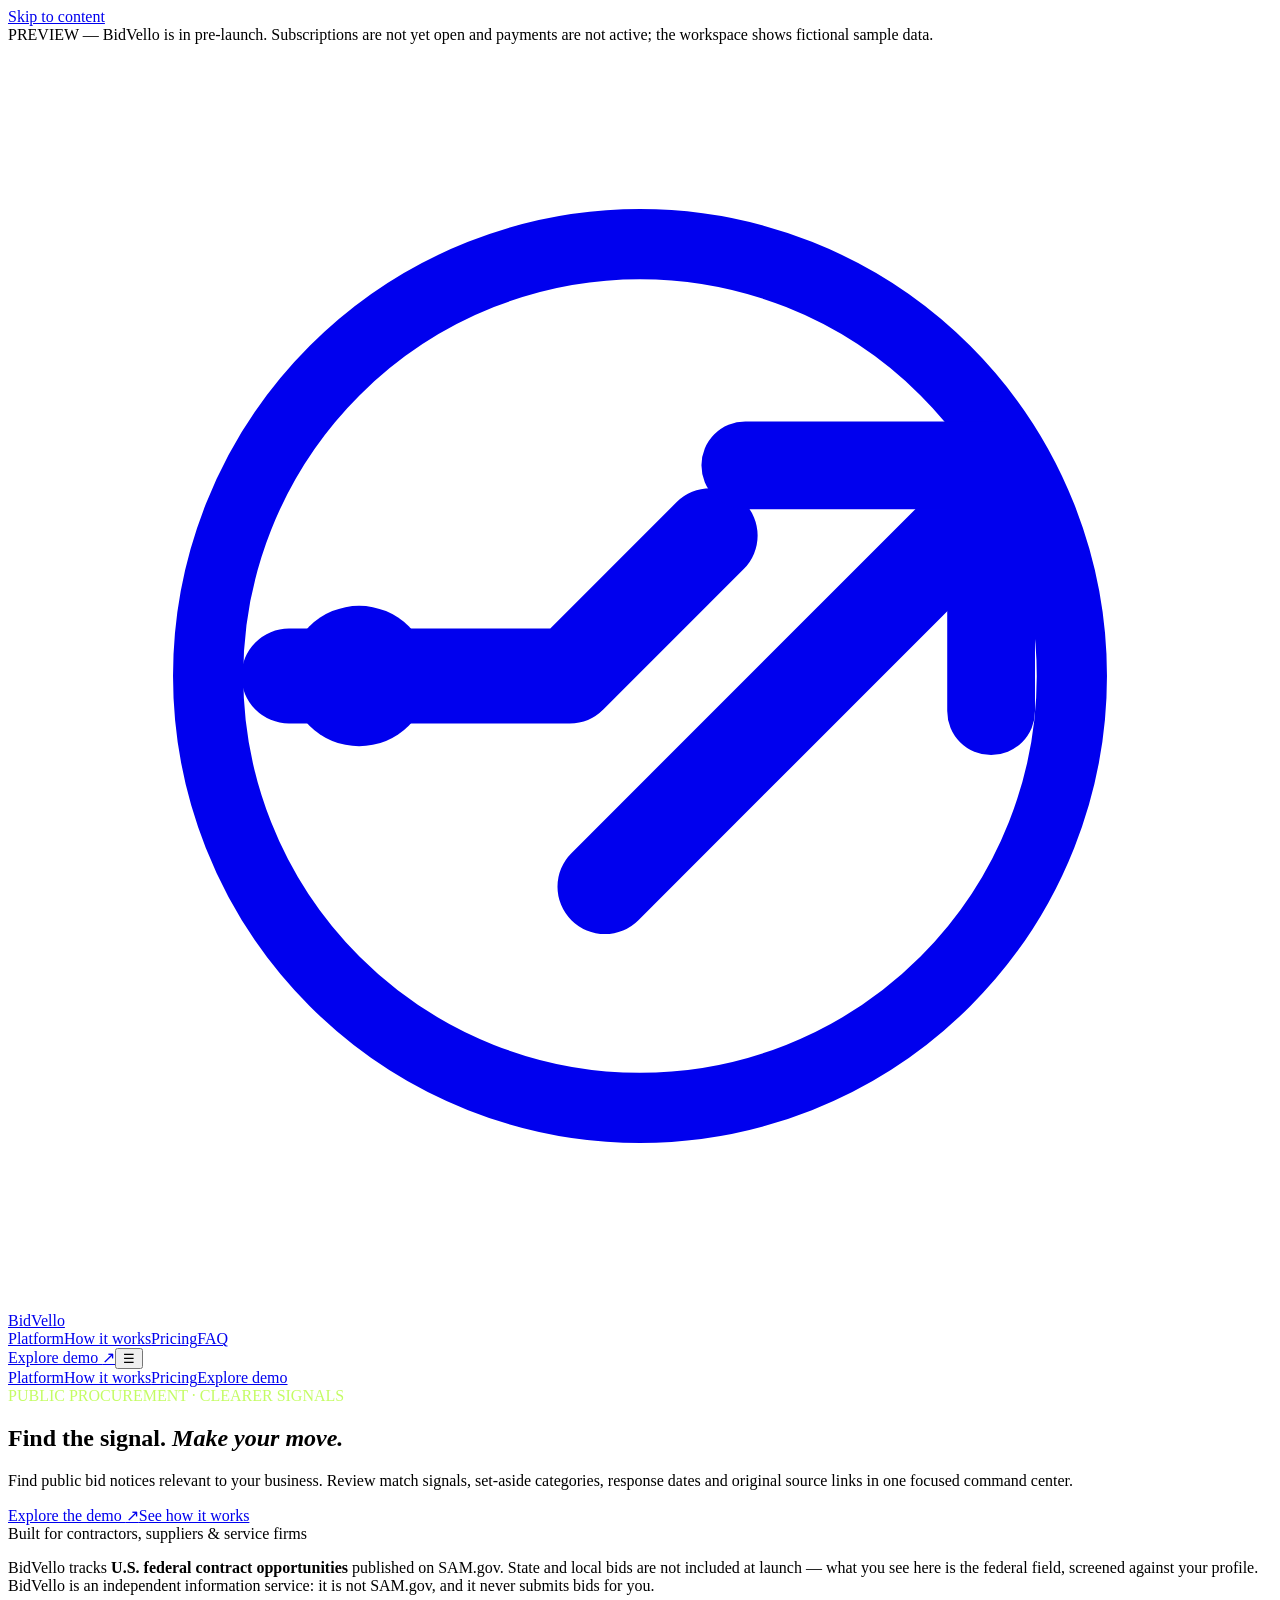
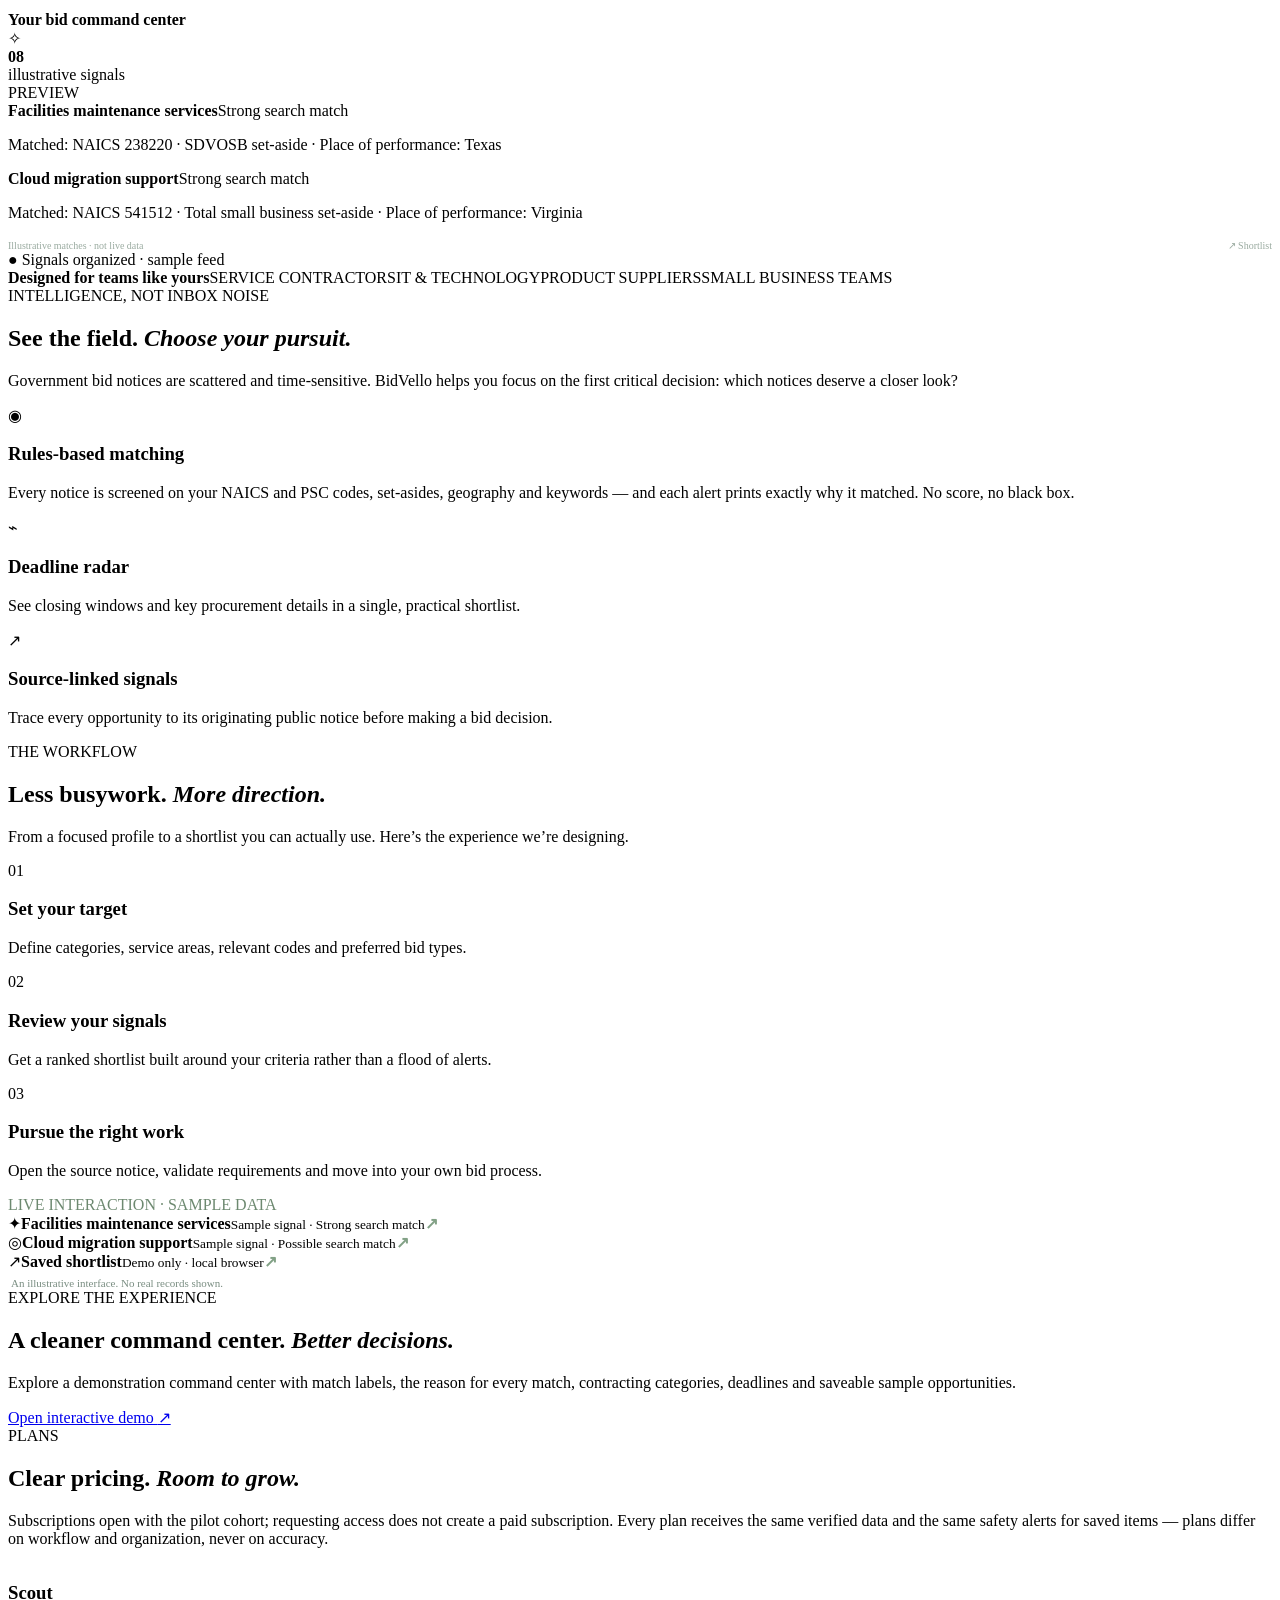
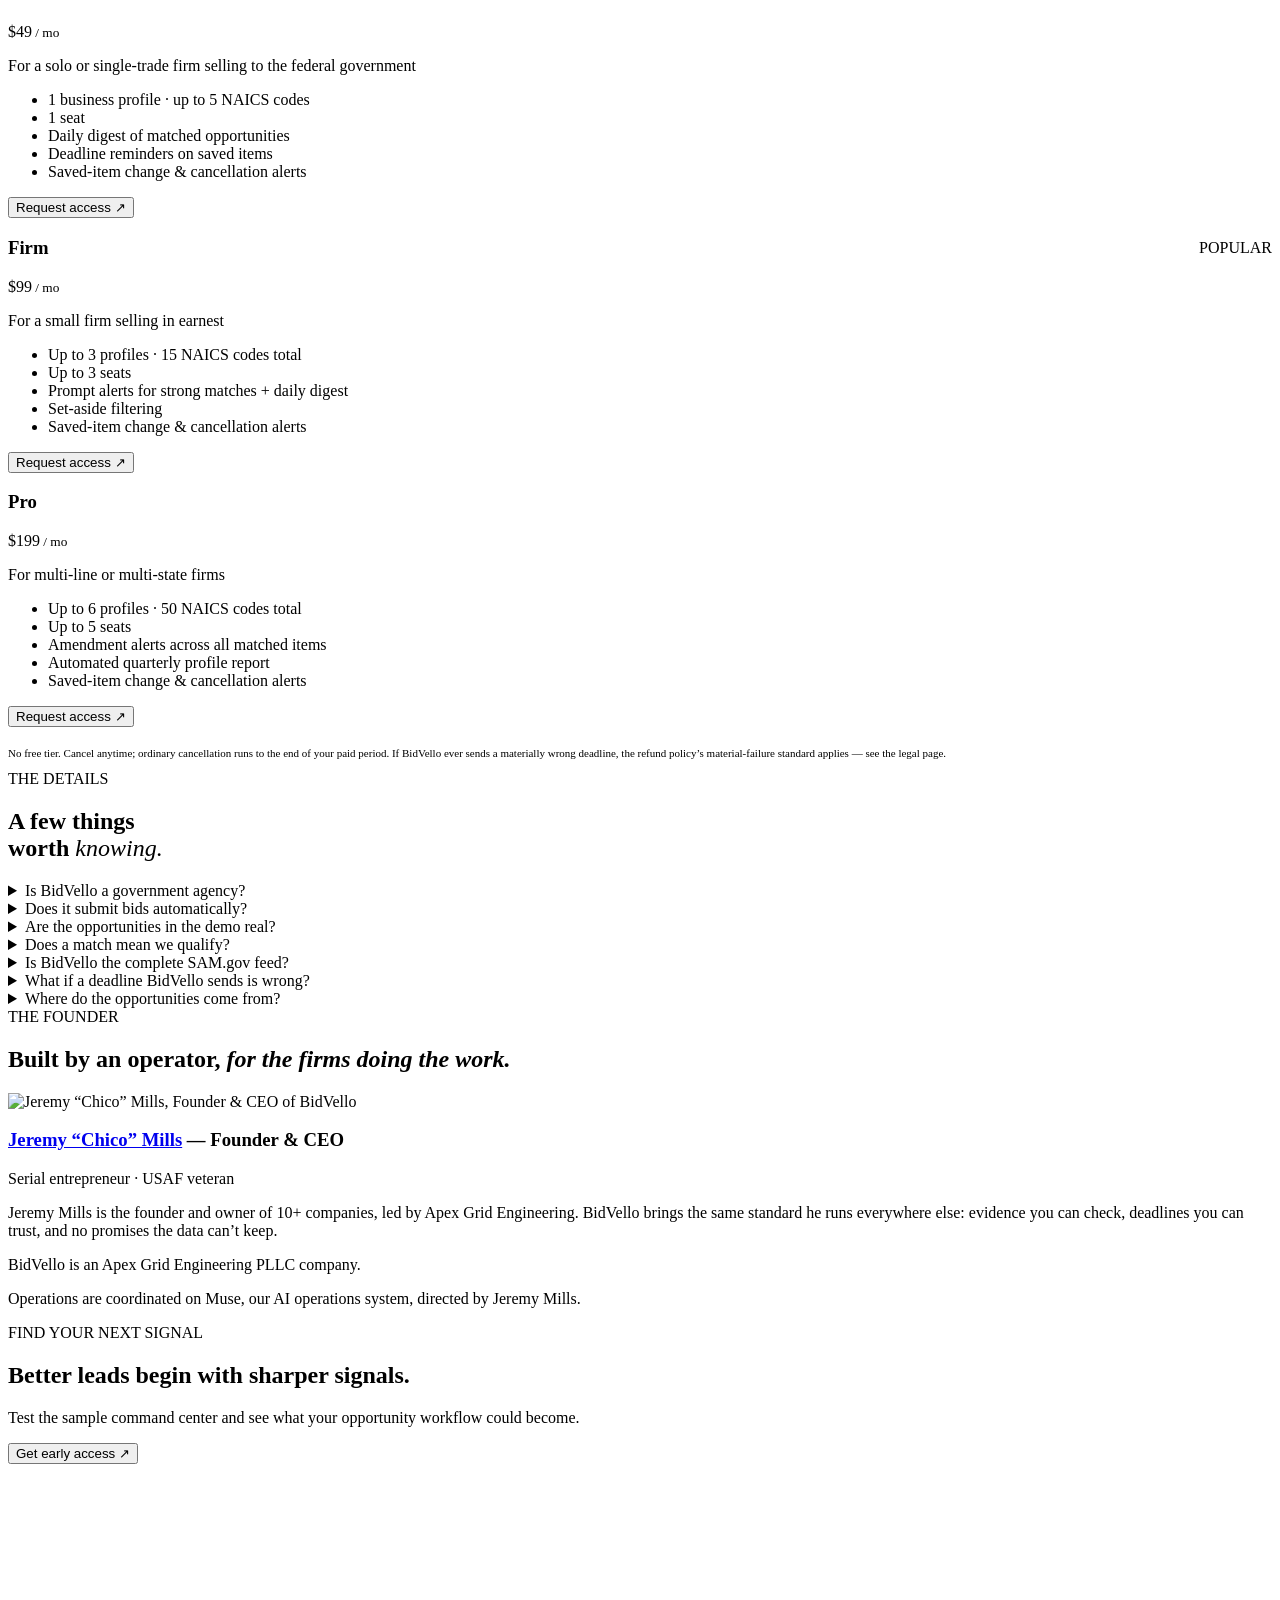
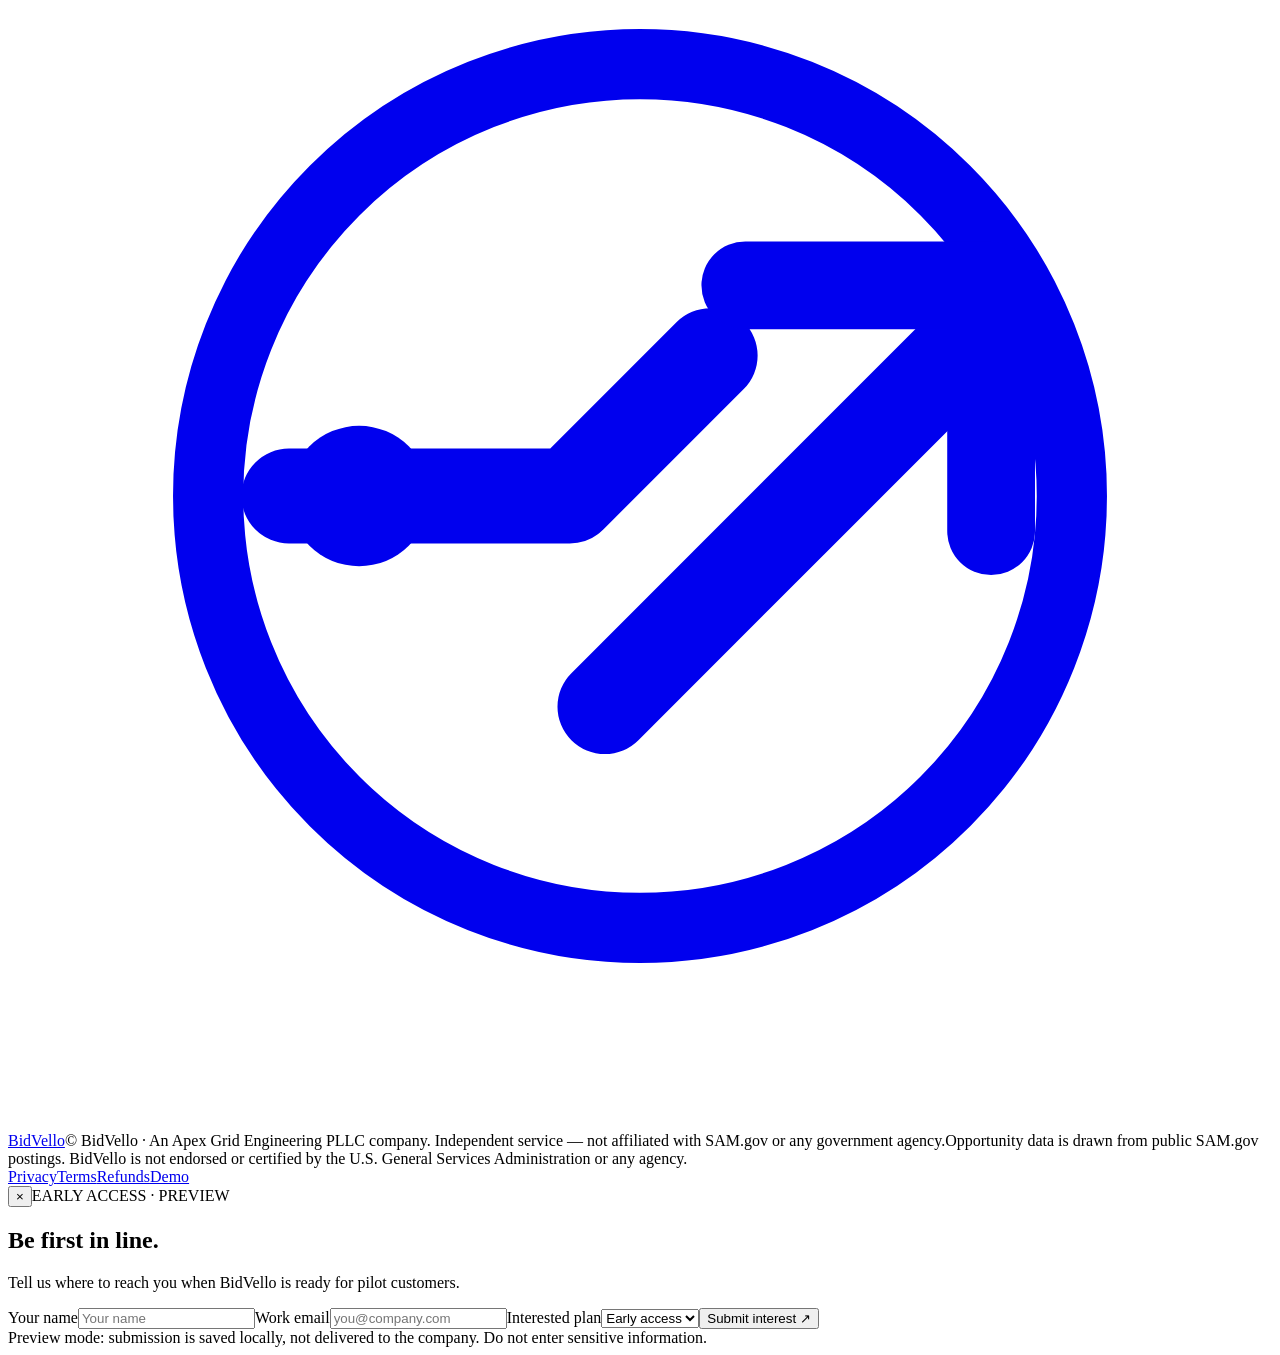
==== index.html @ 770f597b "Add files via upload" ====
<!doctype html><html lang="en"><head><meta charset="utf-8"><meta name="viewport" content="width=device-width,initial-scale=1"><meta name="robots" content="noindex,nofollow"><meta name="description" content="BidVello helps contractors and suppliers screen public procurement notices, track bid deadlines and focus on relevant government opportunities."><meta name="theme-color" content="#091728"><title>BidVello — Government contract discovery + bid monitoring</title><link rel="icon" href="assets/favicon.svg" type="image/svg+xml"><link rel="stylesheet" href="assets/site.css"><script src="assets/site-config.js"></script><script defer src="assets/site.js"></script><meta name="theme-color" content="#101d33"><meta property="og:type" content="website"><meta property="og:title" content="BidVello — Government contract discovery + bid monitoring"><meta property="og:description" content="BidVello helps contractors and suppliers screen public procurement notices, track bid deadlines and focus on relevant government opportunities."></head><body data-site="bidvello"><a class="skip-link" href="#main">Skip to content</a><div class="preview-banner" role="note">PREVIEW — BidVello is in pre-launch. Subscriptions are not yet open and payments are not active; the workspace shows fictional sample data.</div><div class="nav-shell container"><nav class="nav" aria-label="Main navigation"><a class="logo" href="index.html" aria-label="BidVello home"><span class="mark"><svg viewBox="0 0 36 36" fill="none" aria-hidden="true"><circle cx="18" cy="18" r="12.3" stroke="currentColor" stroke-width="2"/><path d="M8 18h8l4-4M17 24l10-10" stroke="currentColor" stroke-width="2.7" stroke-linecap="round" stroke-linejoin="round"/><path d="M21 12h7v7" stroke="currentColor" stroke-width="2.5" stroke-linecap="round" stroke-linejoin="round"/><circle cx="10" cy="18" r="2" fill="currentColor"/></svg></span>BidVello</a><div class="nav-links"><a href="index.html#platform">Platform</a><a href="index.html#how">How it works</a><a href="index.html#pricing">Pricing</a><a href="index.html#faq">FAQ</a></div><div class="nav-actions"><a class="btn btn-outline btn-sm" href="workspace.html">Explore demo <span aria-hidden="true">↗</span></a><button class="mobile-toggle" type="button" aria-label="Toggle menu" aria-expanded="false">☰</button></div></nav><div class="mobile-menu" id="mobile-menu"><a href="index.html#platform">Platform</a><a href="index.html#how">How it works</a><a href="index.html#pricing">Pricing</a><a href="workspace.html">Explore demo</a></div></div><main id="main"><section class="hero"><div class="container"><div class="hero-panel"><div class="hero-copy"><div class="eyebrow" style="color:#c4fc64"><span class="dot"></span>PUBLIC PROCUREMENT · CLEARER SIGNALS</div><h1>Find the signal. <em>Make your move.</em></h1><p>Find public bid notices relevant to your business. Review match signals, set-aside categories, response dates and original source links in one focused command center.</p><div class="hero-cta"><a href="workspace.html" class="btn btn-solid">Explore the demo <span aria-hidden="true">↗</span></a><a href="#how" class="btn btn-light">See how it works</a></div><div class="hero-micro"><span></span>Built for contractors, suppliers & service firms</div><p class="hero-scope">BidVello tracks <strong>U.S. federal contract opportunities</strong> published on SAM.gov. State and local bids are not included at launch — what you see here is the federal field, screened against your profile. BidVello is an independent information service: it is not SAM.gov, and it never submits bids for you.</p></div><div class="hero-art" aria-label="Illustrative platform preview"><div class="radar-scope" aria-hidden="true"><span class="radar-dot a"></span><span class="radar-dot b"></span><span class="radar-dot c"></span></div><div class="orbit" aria-hidden="true"></div><div class="orbit two" aria-hidden="true"></div><div class="orbit three" aria-hidden="true"></div><div class="dashboard-card"><div class="dashboard-top"><strong>Your bid command center</strong><div class="mini-dots" aria-hidden="true"><i></i><i></i><i></i></div></div><div class="match-summary"><div class="summary-icon">✧</div><div><strong>08</strong><br><span>illustrative signals</span></div><span style="margin-left:auto" class="sample-tag">PREVIEW</span></div><div class="grant-result"><div class="grant-head"><strong>Facilities maintenance services</strong><span class="score">Strong search match</span></div><p>Matched: NAICS 238220 · SDVOSB set-aside · Place of performance: Texas</p></div><div class="grant-result"><div class="grant-head"><strong>Cloud migration support</strong><span class="score">Strong search match</span></div><p>Matched: NAICS 541512 · Total small business set-aside · Place of performance: Virginia</p></div><div style="display:flex;align-items:center;justify-content:space-between;margin-top:18px;color:#9aaba0;font-size:10px"><span>Illustrative matches · not live data</span><span>↗ Shortlist</span></div></div><div class="floating-note">● Signals organized · sample feed</div></div></div><div class="proofbar"><strong>Designed for teams like yours</strong><span>SERVICE CONTRACTORS</span><span>IT & TECHNOLOGY</span><span>PRODUCT SUPPLIERS</span><span>SMALL BUSINESS TEAMS</span></div></div></section><section class="section container" id="platform"><div class="section-head"><span class="eyebrow"><span class="dot"></span>INTELLIGENCE, NOT INBOX NOISE</span><h2>See the field. <em>Choose your pursuit.</em></h2><p>Government bid notices are scattered and time-sensitive. BidVello helps you focus on the first critical decision: which notices deserve a closer look?</p></div><div class="feature-grid"><article class="feature feature-main"><div class="decor" aria-hidden="true"></div><div class="feat-icon" aria-hidden="true">◉</div><h3>Rules-based matching</h3><p>Every notice is screened on your NAICS and PSC codes, set-asides, geography and keywords — and each alert prints exactly why it matched. No score, no black box.</p></article><article class="feature "><div class="decor" aria-hidden="true"></div><div class="feat-icon" aria-hidden="true">⌁</div><h3>Deadline radar</h3><p>See closing windows and key procurement details in a single, practical shortlist.</p></article><article class="feature "><div class="decor" aria-hidden="true"></div><div class="feat-icon" aria-hidden="true">↗</div><h3>Source-linked signals</h3><p>Trace every opportunity to its originating public notice before making a bid decision.</p></article></div></section><section class="dark-section" id="how"><div class="container"><div class="section-head"><span class="eyebrow" style="color:var(--accent)"><span class="dot"></span>THE WORKFLOW</span><h2>Less busywork. <em style="color:var(--accent)">More direction.</em></h2><p>From a focused profile to a shortlist you can actually use. Here’s the experience we’re designing.</p></div><div class="steps"><article class="step"><span class="n">01</span><h3>Set your target</h3><p>Define categories, service areas, relevant codes and preferred bid types.</p></article><article class="step"><span class="n">02</span><h3>Review your signals</h3><p>Get a ranked shortlist built around your criteria rather than a flood of alerts.</p></article><article class="step"><span class="n">03</span><h3>Pursue the right work</h3><p>Open the source notice, validate requirements and move into your own bid process.</p></article></div></div></section><section class="demo-strip container"><div class="demo-visual"><div class="eyebrow" style="color:#6d8970">LIVE INTERACTION · SAMPLE DATA</div><div class="row-demo"><span class="circle">✦</span><span class="txt"><strong>Facilities maintenance services</strong><small>Sample signal · Strong search match</small></span><strong style="color:#82a186">↗</strong></div><div class="row-demo"><span class="circle">◎</span><span class="txt"><strong>Cloud migration support</strong><small>Sample signal · Possible search match</small></span><strong style="color:#82a186">↗</strong></div><div class="row-demo"><span class="circle">↗</span><span class="txt"><strong>Saved shortlist</strong><small>Demo only · local browser</small></span><strong style="color:#82a186">↗</strong></div><div style="padding:6px 3px 0;color:#798d81;font-size:11px">An illustrative interface. No real records shown.</div></div><div class="section-head"><span class="eyebrow"><span class="dot"></span>EXPLORE THE EXPERIENCE</span><h2>A cleaner command center. <em>Better decisions.</em></h2><p>Explore a demonstration command center with match labels, the reason for every match, contracting categories, deadlines and saveable sample opportunities.</p><a class="btn btn-dark" style="margin-top:14px" href="workspace.html">Open interactive demo <span aria-hidden="true">↗</span></a></div></section><section class="pricing" id="pricing"><div class="container"><div class="section-head"><span class="eyebrow"><span class="dot"></span>PLANS</span><h2>Clear pricing. <em>Room to grow.</em></h2><p>Subscriptions open with the pilot cohort; requesting access does not create a paid subscription. Every plan receives the same verified data and the same safety alerts for saved items — plans differ on workflow and organization, never on accuracy.</p></div><div class="pricing-cards"><article class="price-card "><div style="display:flex;justify-content:space-between;align-items:center"><h3>Scout</h3></div><div class="amount">$49<small> / mo</small></div><p class="desc">For a solo or single-trade firm selling to the federal government</p><ul><li>1 business profile · up to 5 NAICS codes</li><li>1 seat</li><li>Daily digest of matched opportunities</li><li>Deadline reminders on saved items</li><li>Saved-item change &amp; cancellation alerts</li></ul><button class="btn btn-outline" type="button" data-modal data-plan="Scout">Request access <span aria-hidden="true">↗</span></button></article><article class="price-card featured"><div style="display:flex;justify-content:space-between;align-items:center"><h3>Firm</h3><span class="badge dark">POPULAR</span></div><div class="amount">$99<small> / mo</small></div><p class="desc">For a small firm selling in earnest</p><ul><li>Up to 3 profiles · 15 NAICS codes total</li><li>Up to 3 seats</li><li>Prompt alerts for strong matches + daily digest</li><li>Set-aside filtering</li><li>Saved-item change &amp; cancellation alerts</li></ul><button class="btn btn-solid" type="button" data-modal data-plan="Firm">Request access <span aria-hidden="true">↗</span></button></article><article class="price-card "><div style="display:flex;justify-content:space-between;align-items:center"><h3>Pro</h3></div><div class="amount">$199<small> / mo</small></div><p class="desc">For multi-line or multi-state firms</p><ul><li>Up to 6 profiles · 50 NAICS codes total</li><li>Up to 5 seats</li><li>Amendment alerts across all matched items</li><li>Automated quarterly profile report</li><li>Saved-item change &amp; cancellation alerts</li></ul><button class="btn btn-outline" type="button" data-modal data-plan="Pro">Request access <span aria-hidden="true">↗</span></button></article></div><p style="font-size:11px;color:var(--muted);margin-top:20px">No free tier. Cancel anytime; ordinary cancellation runs to the end of your paid period. If BidVello ever sends a materially wrong deadline, the refund policy’s material-failure standard applies — see the legal page.</p></div></section><section class="faq container" id="faq"><div><span class="eyebrow"><span class="dot"></span>THE DETAILS</span><h2 class="section-title">A few things<br>worth <em style="font-family:Georgia,serif;font-weight:400">knowing.</em></h2></div><div class="faq-list"><details><summary>Is BidVello a government agency?</summary><p>No. It is an independent proposed software product and is not affiliated with, sponsored by or endorsed by any government agency.</p></details><details><summary>Does it submit bids automatically?</summary><p>No. BidVello is intended to discover and organize opportunities. Your company remains responsible for eligibility, bid preparation and submission.</p></details><details><summary>Are the opportunities in the demo real?</summary><p>No. All preview records are fictional examples. Live official-source data must be connected and verified before launch.</p></details><details><summary>Does a match mean we qualify?</summary><p>No. A match label — Strong search match or Possible search match — means the notice satisfies your profile’s stated search criteria: NAICS and PSC codes, set-aside, geography and keywords. BidVello has not screened your capability, capacity, bonding or qualifications, and a label is never an eligibility determination. Read the complete solicitation before bidding.</p></details><details><summary>Is BidVello the complete SAM.gov feed?</summary><p>No. BidVello matches the public federal postings against your profile, and it is not a complete feed: opportunities subject to documented business conflicts are excluded, and BidVello says so here and in its terms rather than quietly. If completeness matters more than focus, SAM.gov’s own saved searches are free.</p></details><details><summary>What if a deadline BidVello sends is wrong?</summary><p>We investigate promptly, correct the record, and notify every subscriber who received the wrong information. If the error materially impaired the service and cannot reasonably be cured, affected subscribers receive a credit or refund for the affected period under the refund policy. An error the government source itself published is identified as a source correction.</p></details><details><summary>Where do the opportunities come from?</summary><p>Public federal postings on SAM.gov, checked on a recurring schedule with the retrieval and verification times shown on each alert. BidVello is an independent service and is not affiliated with, sponsored by, or endorsed by SAM.gov, the U.S. General Services Administration, or any agency.</p></details></div></section><section class="section container" id="founder"><div class="section-head"><span class="eyebrow"><span class="dot"></span>THE FOUNDER</span><h2>Built by an operator, <em>for the firms doing the work.</em></h2></div><div class="founder-block"><img class="founder-photo" src="assets/founder.jpg" alt="Jeremy “Chico” Mills, Founder &amp; CEO of BidVello"><div><h3><a href="https://apexgrideng.com/about">Jeremy “Chico” Mills</a> — Founder &amp; CEO</h3><p class="founder-line">Serial entrepreneur · USAF veteran</p><p>Jeremy Mills is the founder and owner of 10+ companies, led by Apex Grid Engineering. BidVello brings the same standard he runs everywhere else: evidence you can check, deadlines you can trust, and no promises the data can’t keep.</p><p class="founder-parent">BidVello is an Apex Grid Engineering PLLC company.</p><p class="ops-note">Operations are coordinated on Muse, our AI operations system, directed by Jeremy Mills.</p></div></div></section><div class="container"><section class="last-cta"><div><span class="eyebrow">FIND YOUR NEXT SIGNAL</span><h2>Better leads begin with sharper signals.</h2><p>Test the sample command center and see what your opportunity workflow could become.</p></div><button class="btn btn-dark" type="button" data-modal data-plan="Early access">Get early access <span aria-hidden="true">↗</span></button></section></div></main><div class="container"><footer class="footer"><a class="logo" href="index.html" aria-label="BidVello home"><span class="mark"><svg viewBox="0 0 36 36" fill="none" aria-hidden="true"><circle cx="18" cy="18" r="12.3" stroke="currentColor" stroke-width="2"/><path d="M8 18h8l4-4M17 24l10-10" stroke="currentColor" stroke-width="2.7" stroke-linecap="round" stroke-linejoin="round"/><path d="M21 12h7v7" stroke="currentColor" stroke-width="2.5" stroke-linecap="round" stroke-linejoin="round"/><circle cx="10" cy="18" r="2" fill="currentColor"/></svg></span>BidVello</a><span>© BidVello · An Apex Grid Engineering PLLC company. Independent service — not affiliated with SAM.gov or any government agency.</span><span class="attribution">Opportunity data is drawn from public SAM.gov postings. BidVello is not endorsed or certified by the U.S. General Services Administration or any agency.</span><div class="footer-links"><a href="legal.html#privacy">Privacy</a><a href="legal.html#terms">Terms</a><a href="legal.html#refunds">Refunds</a><a href="workspace.html">Demo</a></div></footer></div><div class="modal-backdrop" id="interest-modal" aria-hidden="true"><div class="modal" role="dialog" aria-modal="true" aria-labelledby="modal-title"><button class="modal-close" type="button" data-close-modal aria-label="Close dialog">×</button><span class="eyebrow"><span class="dot"></span>EARLY ACCESS · PREVIEW</span><h2 id="modal-title">Be first in line.</h2><p>Tell us where to reach you when BidVello is ready for pilot customers.</p><form id="lead-form" class="form-grid"><label>Your name<input type="text" name="name" placeholder="Your name" required maxlength="100" autocomplete="name"></label><label>Work email<input type="email" name="email" placeholder="you@company.com" required maxlength="200" autocomplete="email"></label><label>Interested plan<select name="plan"><option>Early access</option><option>Scout</option><option>Firm</option><option>Pro</option></select></label><button class="btn btn-dark" type="submit">Submit interest <span aria-hidden="true">↗</span></button><div class="form-notice" id="lead-mode">Preview mode: submission is saved locally, not delivered to the company. Do not enter sensitive information.</div></form></div></div><div class="toast" role="status" aria-live="polite"></div></body></html>
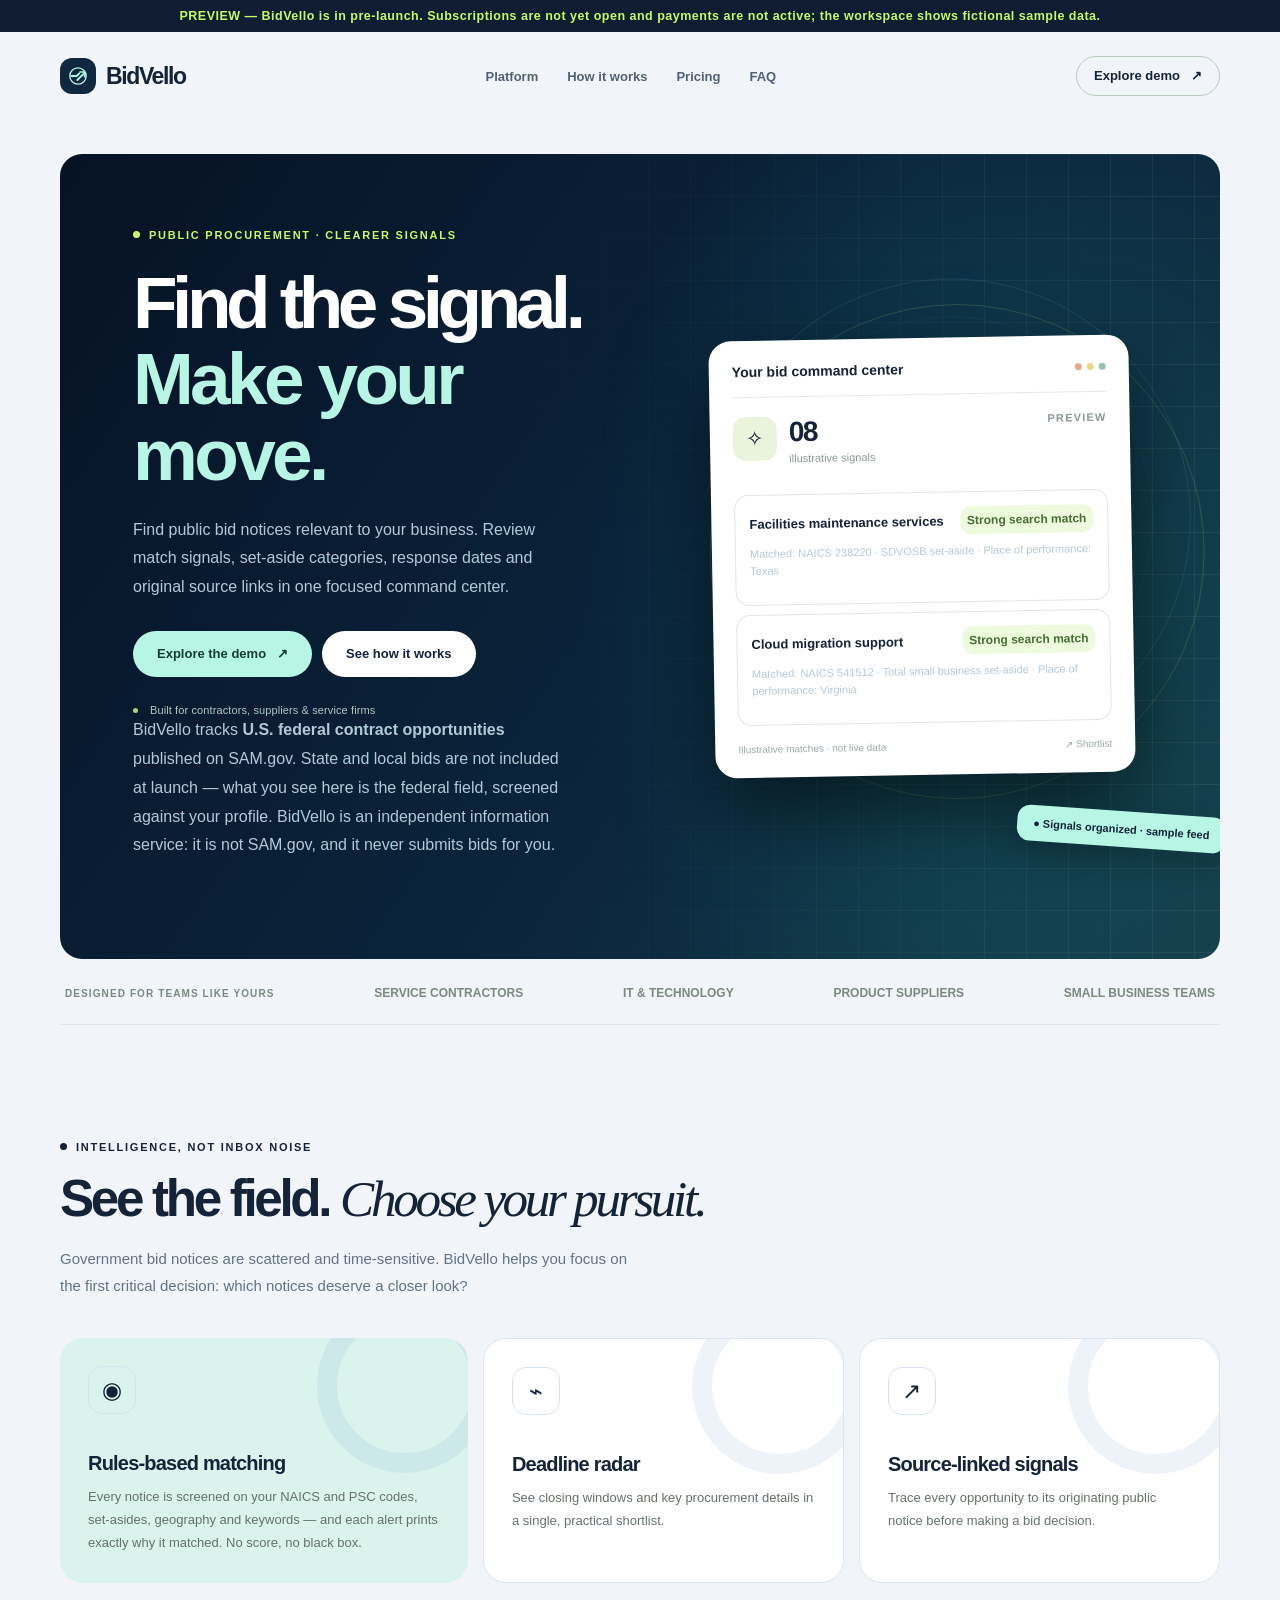
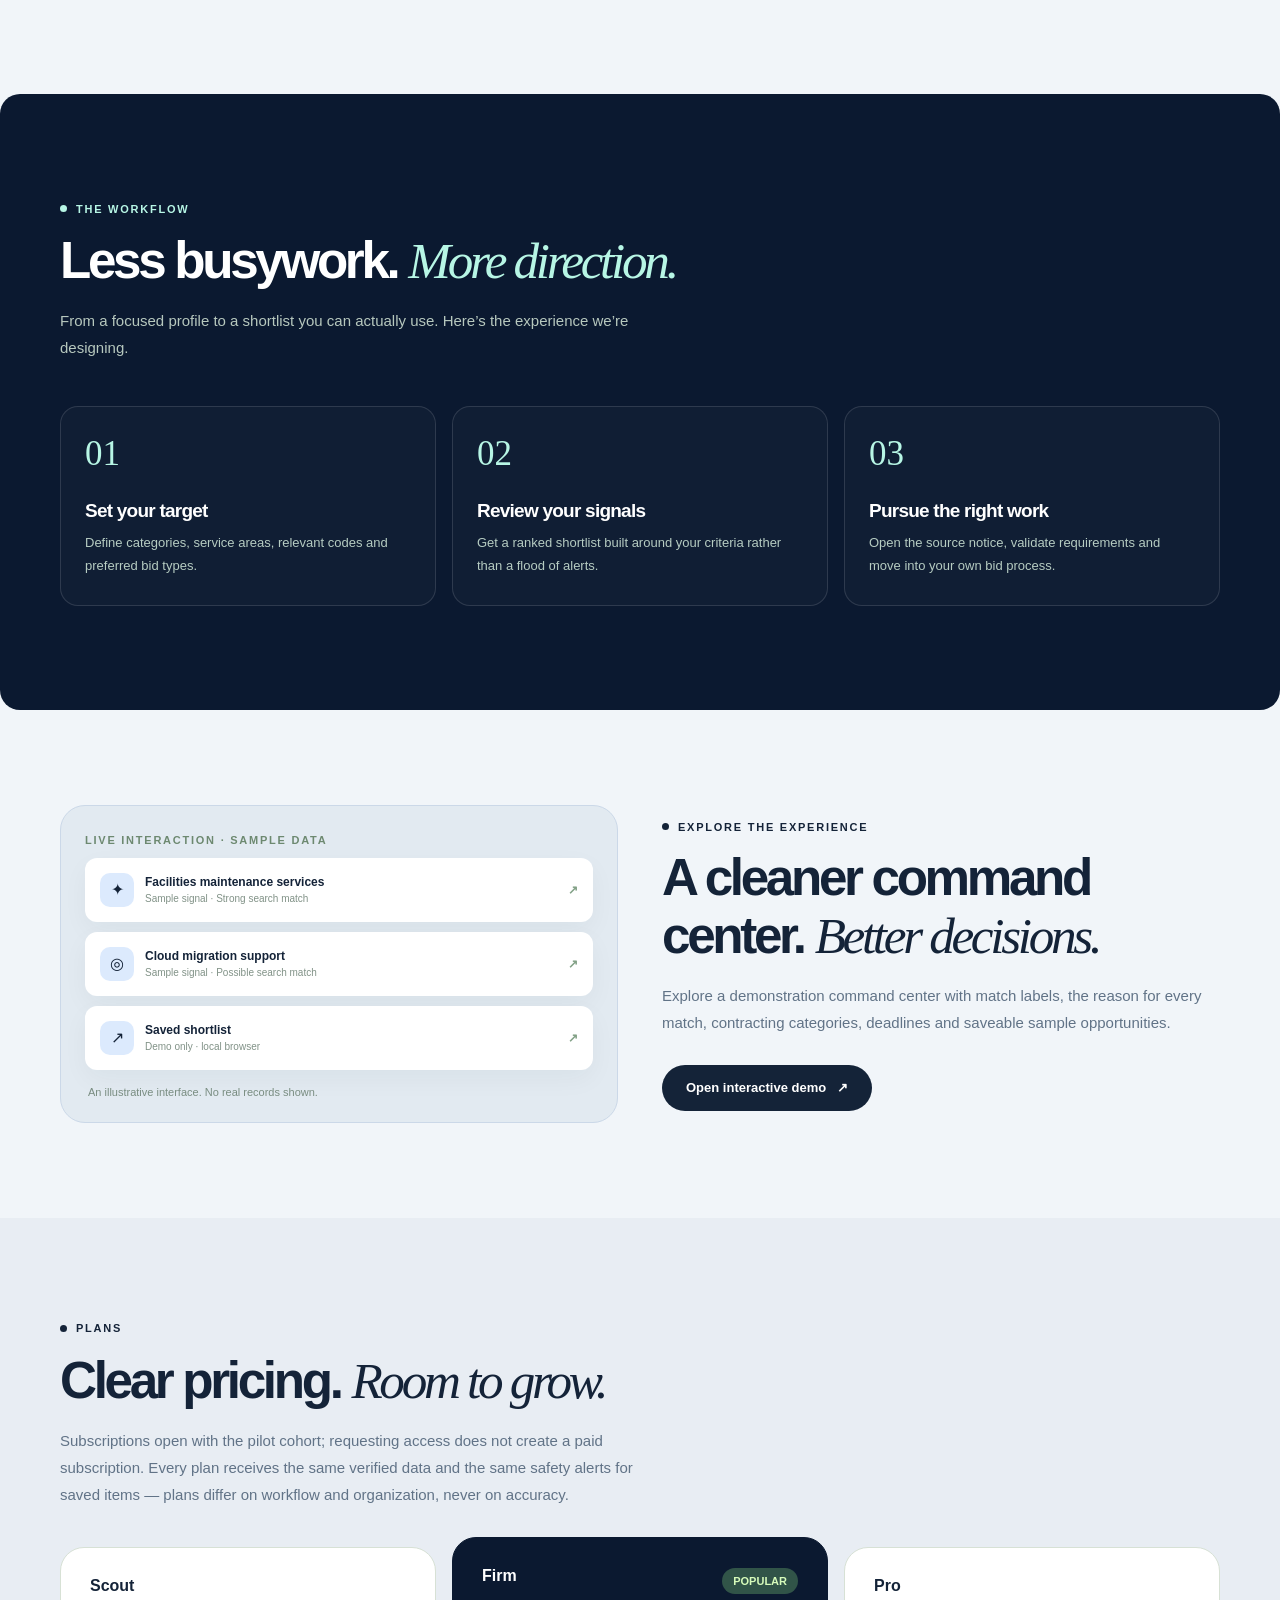
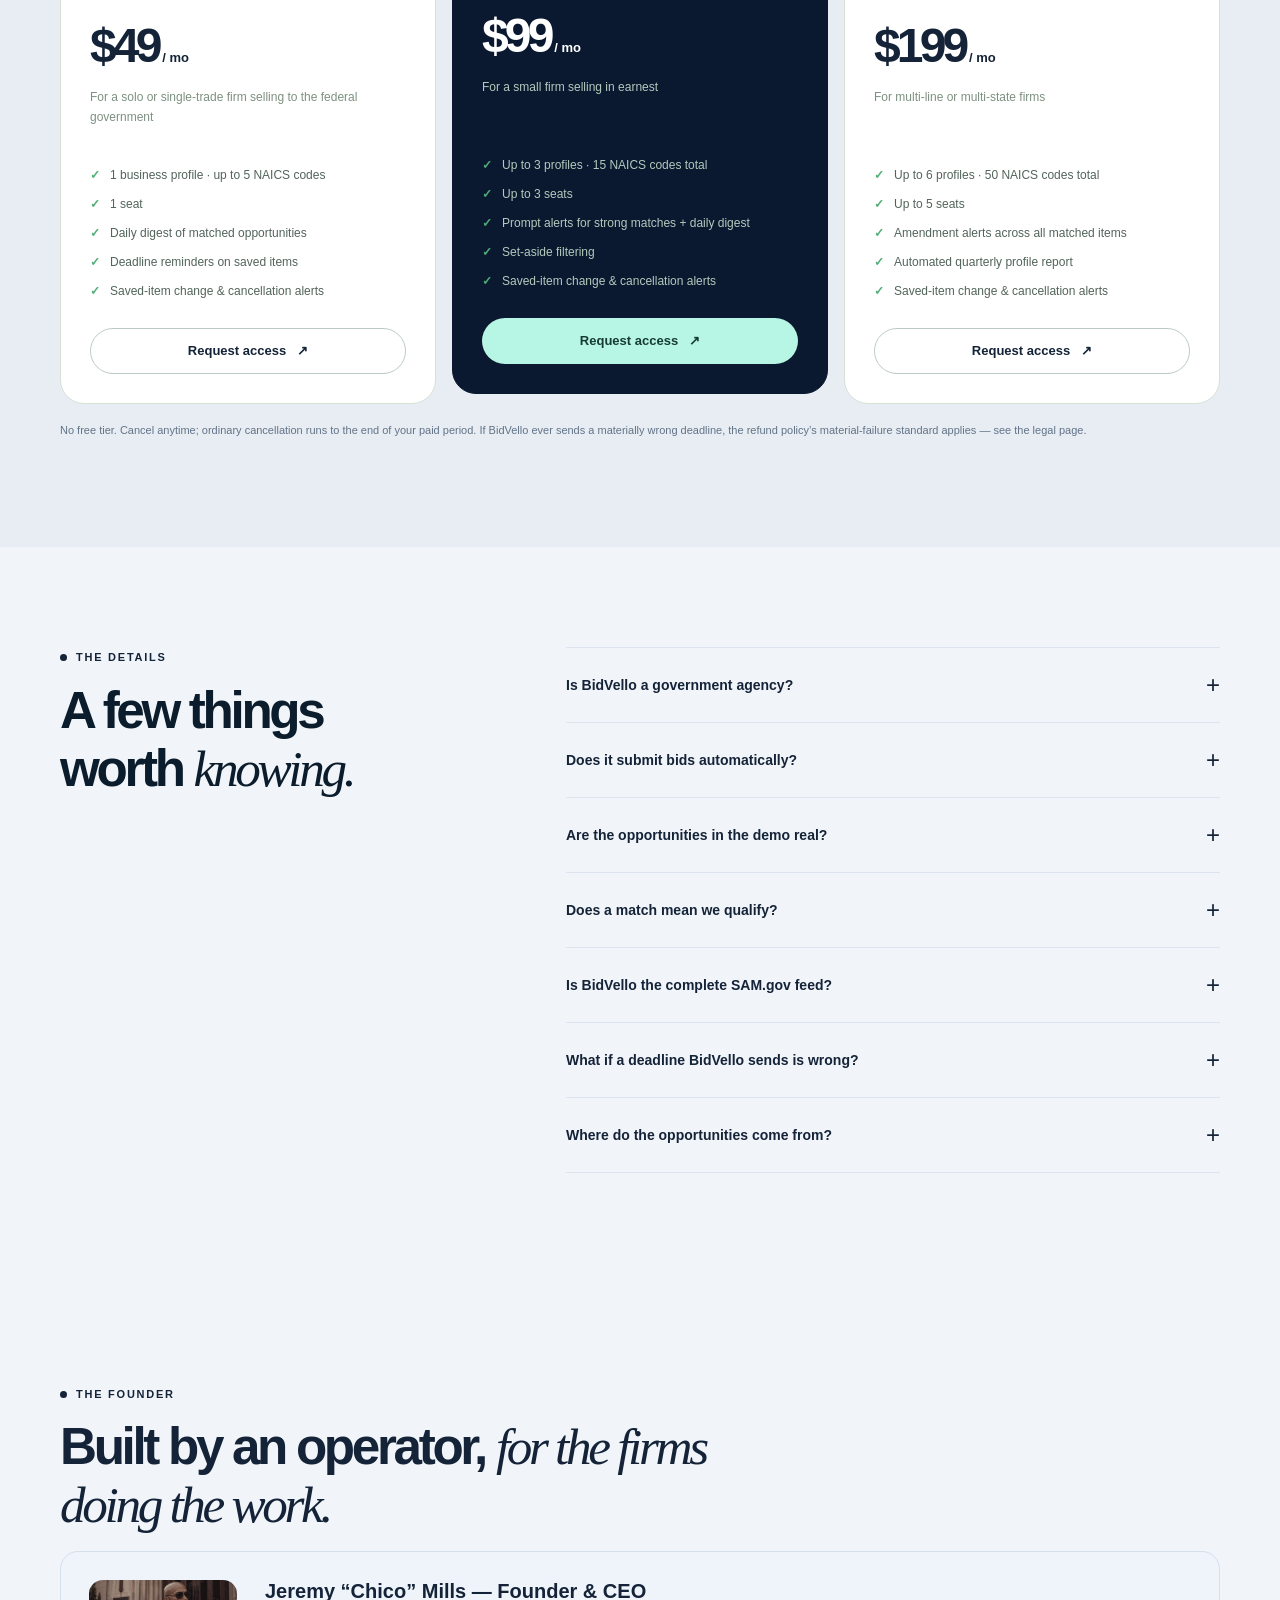
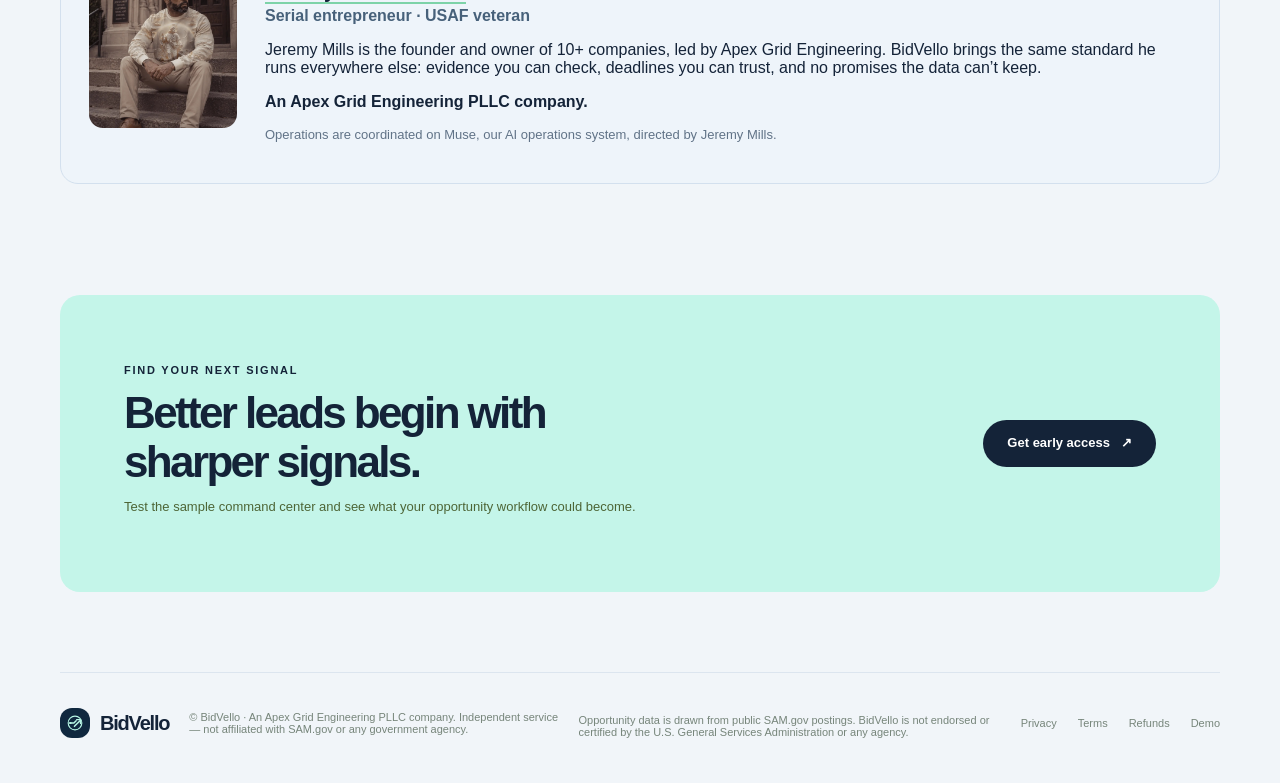
==== commit 72cd39c6: "BidVello conformity: legal kicker + reading-scale H1; founder parent-line standardization" ====
--- a/index.html
+++ b/index.html
@@ -1 +1 @@
-<!doctype html><html lang="en"><head><meta charset="utf-8"><meta name="viewport" content="width=device-width,initial-scale=1"><meta name="robots" content="noindex,nofollow"><meta name="description" content="BidVello helps contractors and suppliers screen public procurement notices, track bid deadlines and focus on relevant government opportunities."><meta name="theme-color" content="#091728"><title>BidVello — Government contract discovery + bid monitoring</title><link rel="icon" href="assets/favicon.svg" type="image/svg+xml"><link rel="stylesheet" href="assets/site.css"><script src="assets/site-config.js"></script><script defer src="assets/site.js"></script><meta name="theme-color" content="#101d33"><meta property="og:type" content="website"><meta property="og:title" content="BidVello — Government contract discovery + bid monitoring"><meta property="og:description" content="BidVello helps contractors and suppliers screen public procurement notices, track bid deadlines and focus on relevant government opportunities."></head><body data-site="bidvello"><a class="skip-link" href="#main">Skip to content</a><div class="preview-banner" role="note">PREVIEW — BidVello is in pre-launch. Subscriptions are not yet open and payments are not active; the workspace shows fictional sample data.</div><div class="nav-shell container"><nav class="nav" aria-label="Main navigation"><a class="logo" href="index.html" aria-label="BidVello home"><span class="mark"><svg viewBox="0 0 36 36" fill="none" aria-hidden="true"><circle cx="18" cy="18" r="12.3" stroke="currentColor" stroke-width="2"/><path d="M8 18h8l4-4M17 24l10-10" stroke="currentColor" stroke-width="2.7" stroke-linecap="round" stroke-linejoin="round"/><path d="M21 12h7v7" stroke="currentColor" stroke-width="2.5" stroke-linecap="round" stroke-linejoin="round"/><circle cx="10" cy="18" r="2" fill="currentColor"/></svg></span>BidVello</a><div class="nav-links"><a href="index.html#platform">Platform</a><a href="index.html#how">How it works</a><a href="index.html#pricing">Pricing</a><a href="index.html#faq">FAQ</a></div><div class="nav-actions"><a class="btn btn-outline btn-sm" href="workspace.html">Explore demo <span aria-hidden="true">↗</span></a><button class="mobile-toggle" type="button" aria-label="Toggle menu" aria-expanded="false">☰</button></div></nav><div class="mobile-menu" id="mobile-menu"><a href="index.html#platform">Platform</a><a href="index.html#how">How it works</a><a href="index.html#pricing">Pricing</a><a href="workspace.html">Explore demo</a></div></div><main id="main"><section class="hero"><div class="container"><div class="hero-panel"><div class="hero-copy"><div class="eyebrow" style="color:#c4fc64"><span class="dot"></span>PUBLIC PROCUREMENT · CLEARER SIGNALS</div><h1>Find the signal. <em>Make your move.</em></h1><p>Find public bid notices relevant to your business. Review match signals, set-aside categories, response dates and original source links in one focused command center.</p><div class="hero-cta"><a href="workspace.html" class="btn btn-solid">Explore the demo <span aria-hidden="true">↗</span></a><a href="#how" class="btn btn-light">See how it works</a></div><div class="hero-micro"><span></span>Built for contractors, suppliers & service firms</div><p class="hero-scope">BidVello tracks <strong>U.S. federal contract opportunities</strong> published on SAM.gov. State and local bids are not included at launch — what you see here is the federal field, screened against your profile. BidVello is an independent information service: it is not SAM.gov, and it never submits bids for you.</p></div><div class="hero-art" aria-label="Illustrative platform preview"><div class="radar-scope" aria-hidden="true"><span class="radar-dot a"></span><span class="radar-dot b"></span><span class="radar-dot c"></span></div><div class="orbit" aria-hidden="true"></div><div class="orbit two" aria-hidden="true"></div><div class="orbit three" aria-hidden="true"></div><div class="dashboard-card"><div class="dashboard-top"><strong>Your bid command center</strong><div class="mini-dots" aria-hidden="true"><i></i><i></i><i></i></div></div><div class="match-summary"><div class="summary-icon">✧</div><div><strong>08</strong><br><span>illustrative signals</span></div><span style="margin-left:auto" class="sample-tag">PREVIEW</span></div><div class="grant-result"><div class="grant-head"><strong>Facilities maintenance services</strong><span class="score">Strong search match</span></div><p>Matched: NAICS 238220 · SDVOSB set-aside · Place of performance: Texas</p></div><div class="grant-result"><div class="grant-head"><strong>Cloud migration support</strong><span class="score">Strong search match</span></div><p>Matched: NAICS 541512 · Total small business set-aside · Place of performance: Virginia</p></div><div style="display:flex;align-items:center;justify-content:space-between;margin-top:18px;color:#9aaba0;font-size:10px"><span>Illustrative matches · not live data</span><span>↗ Shortlist</span></div></div><div class="floating-note">● Signals organized · sample feed</div></div></div><div class="proofbar"><strong>Designed for teams like yours</strong><span>SERVICE CONTRACTORS</span><span>IT & TECHNOLOGY</span><span>PRODUCT SUPPLIERS</span><span>SMALL BUSINESS TEAMS</span></div></div></section><section class="section container" id="platform"><div class="section-head"><span class="eyebrow"><span class="dot"></span>INTELLIGENCE, NOT INBOX NOISE</span><h2>See the field. <em>Choose your pursuit.</em></h2><p>Government bid notices are scattered and time-sensitive. BidVello helps you focus on the first critical decision: which notices deserve a closer look?</p></div><div class="feature-grid"><article class="feature feature-main"><div class="decor" aria-hidden="true"></div><div class="feat-icon" aria-hidden="true">◉</div><h3>Rules-based matching</h3><p>Every notice is screened on your NAICS and PSC codes, set-asides, geography and keywords — and each alert prints exactly why it matched. No score, no black box.</p></article><article class="feature "><div class="decor" aria-hidden="true"></div><div class="feat-icon" aria-hidden="true">⌁</div><h3>Deadline radar</h3><p>See closing windows and key procurement details in a single, practical shortlist.</p></article><article class="feature "><div class="decor" aria-hidden="true"></div><div class="feat-icon" aria-hidden="true">↗</div><h3>Source-linked signals</h3><p>Trace every opportunity to its originating public notice before making a bid decision.</p></article></div></section><section class="dark-section" id="how"><div class="container"><div class="section-head"><span class="eyebrow" style="color:var(--accent)"><span class="dot"></span>THE WORKFLOW</span><h2>Less busywork. <em style="color:var(--accent)">More direction.</em></h2><p>From a focused profile to a shortlist you can actually use. Here’s the experience we’re designing.</p></div><div class="steps"><article class="step"><span class="n">01</span><h3>Set your target</h3><p>Define categories, service areas, relevant codes and preferred bid types.</p></article><article class="step"><span class="n">02</span><h3>Review your signals</h3><p>Get a ranked shortlist built around your criteria rather than a flood of alerts.</p></article><article class="step"><span class="n">03</span><h3>Pursue the right work</h3><p>Open the source notice, validate requirements and move into your own bid process.</p></article></div></div></section><section class="demo-strip container"><div class="demo-visual"><div class="eyebrow" style="color:#6d8970">LIVE INTERACTION · SAMPLE DATA</div><div class="row-demo"><span class="circle">✦</span><span class="txt"><strong>Facilities maintenance services</strong><small>Sample signal · Strong search match</small></span><strong style="color:#82a186">↗</strong></div><div class="row-demo"><span class="circle">◎</span><span class="txt"><strong>Cloud migration support</strong><small>Sample signal · Possible search match</small></span><strong style="color:#82a186">↗</strong></div><div class="row-demo"><span class="circle">↗</span><span class="txt"><strong>Saved shortlist</strong><small>Demo only · local browser</small></span><strong style="color:#82a186">↗</strong></div><div style="padding:6px 3px 0;color:#798d81;font-size:11px">An illustrative interface. No real records shown.</div></div><div class="section-head"><span class="eyebrow"><span class="dot"></span>EXPLORE THE EXPERIENCE</span><h2>A cleaner command center. <em>Better decisions.</em></h2><p>Explore a demonstration command center with match labels, the reason for every match, contracting categories, deadlines and saveable sample opportunities.</p><a class="btn btn-dark" style="margin-top:14px" href="workspace.html">Open interactive demo <span aria-hidden="true">↗</span></a></div></section><section class="pricing" id="pricing"><div class="container"><div class="section-head"><span class="eyebrow"><span class="dot"></span>PLANS</span><h2>Clear pricing. <em>Room to grow.</em></h2><p>Subscriptions open with the pilot cohort; requesting access does not create a paid subscription. Every plan receives the same verified data and the same safety alerts for saved items — plans differ on workflow and organization, never on accuracy.</p></div><div class="pricing-cards"><article class="price-card "><div style="display:flex;justify-content:space-between;align-items:center"><h3>Scout</h3></div><div class="amount">$49<small> / mo</small></div><p class="desc">For a solo or single-trade firm selling to the federal government</p><ul><li>1 business profile · up to 5 NAICS codes</li><li>1 seat</li><li>Daily digest of matched opportunities</li><li>Deadline reminders on saved items</li><li>Saved-item change &amp; cancellation alerts</li></ul><button class="btn btn-outline" type="button" data-modal data-plan="Scout">Request access <span aria-hidden="true">↗</span></button></article><article class="price-card featured"><div style="display:flex;justify-content:space-between;align-items:center"><h3>Firm</h3><span class="badge dark">POPULAR</span></div><div class="amount">$99<small> / mo</small></div><p class="desc">For a small firm selling in earnest</p><ul><li>Up to 3 profiles · 15 NAICS codes total</li><li>Up to 3 seats</li><li>Prompt alerts for strong matches + daily digest</li><li>Set-aside filtering</li><li>Saved-item change &amp; cancellation alerts</li></ul><button class="btn btn-solid" type="button" data-modal data-plan="Firm">Request access <span aria-hidden="true">↗</span></button></article><article class="price-card "><div style="display:flex;justify-content:space-between;align-items:center"><h3>Pro</h3></div><div class="amount">$199<small> / mo</small></div><p class="desc">For multi-line or multi-state firms</p><ul><li>Up to 6 profiles · 50 NAICS codes total</li><li>Up to 5 seats</li><li>Amendment alerts across all matched items</li><li>Automated quarterly profile report</li><li>Saved-item change &amp; cancellation alerts</li></ul><button class="btn btn-outline" type="button" data-modal data-plan="Pro">Request access <span aria-hidden="true">↗</span></button></article></div><p style="font-size:11px;color:var(--muted);margin-top:20px">No free tier. Cancel anytime; ordinary cancellation runs to the end of your paid period. If BidVello ever sends a materially wrong deadline, the refund policy’s material-failure standard applies — see the legal page.</p></div></section><section class="faq container" id="faq"><div><span class="eyebrow"><span class="dot"></span>THE DETAILS</span><h2 class="section-title">A few things<br>worth <em style="font-family:Georgia,serif;font-weight:400">knowing.</em></h2></div><div class="faq-list"><details><summary>Is BidVello a government agency?</summary><p>No. It is an independent proposed software product and is not affiliated with, sponsored by or endorsed by any government agency.</p></details><details><summary>Does it submit bids automatically?</summary><p>No. BidVello is intended to discover and organize opportunities. Your company remains responsible for eligibility, bid preparation and submission.</p></details><details><summary>Are the opportunities in the demo real?</summary><p>No. All preview records are fictional examples. Live official-source data must be connected and verified before launch.</p></details><details><summary>Does a match mean we qualify?</summary><p>No. A match label — Strong search match or Possible search match — means the notice satisfies your profile’s stated search criteria: NAICS and PSC codes, set-aside, geography and keywords. BidVello has not screened your capability, capacity, bonding or qualifications, and a label is never an eligibility determination. Read the complete solicitation before bidding.</p></details><details><summary>Is BidVello the complete SAM.gov feed?</summary><p>No. BidVello matches the public federal postings against your profile, and it is not a complete feed: opportunities subject to documented business conflicts are excluded, and BidVello says so here and in its terms rather than quietly. If completeness matters more than focus, SAM.gov’s own saved searches are free.</p></details><details><summary>What if a deadline BidVello sends is wrong?</summary><p>We investigate promptly, correct the record, and notify every subscriber who received the wrong information. If the error materially impaired the service and cannot reasonably be cured, affected subscribers receive a credit or refund for the affected period under the refund policy. An error the government source itself published is identified as a source correction.</p></details><details><summary>Where do the opportunities come from?</summary><p>Public federal postings on SAM.gov, checked on a recurring schedule with the retrieval and verification times shown on each alert. BidVello is an independent service and is not affiliated with, sponsored by, or endorsed by SAM.gov, the U.S. General Services Administration, or any agency.</p></details></div></section><section class="section container" id="founder"><div class="section-head"><span class="eyebrow"><span class="dot"></span>THE FOUNDER</span><h2>Built by an operator, <em>for the firms doing the work.</em></h2></div><div class="founder-block"><img class="founder-photo" src="assets/founder.jpg" alt="Jeremy “Chico” Mills, Founder &amp; CEO of BidVello"><div><h3><a href="https://apexgrideng.com/about">Jeremy “Chico” Mills</a> — Founder &amp; CEO</h3><p class="founder-line">Serial entrepreneur · USAF veteran</p><p>Jeremy Mills is the founder and owner of 10+ companies, led by Apex Grid Engineering. BidVello brings the same standard he runs everywhere else: evidence you can check, deadlines you can trust, and no promises the data can’t keep.</p><p class="founder-parent">BidVello is an Apex Grid Engineering PLLC company.</p><p class="ops-note">Operations are coordinated on Muse, our AI operations system, directed by Jeremy Mills.</p></div></div></section><div class="container"><section class="last-cta"><div><span class="eyebrow">FIND YOUR NEXT SIGNAL</span><h2>Better leads begin with sharper signals.</h2><p>Test the sample command center and see what your opportunity workflow could become.</p></div><button class="btn btn-dark" type="button" data-modal data-plan="Early access">Get early access <span aria-hidden="true">↗</span></button></section></div></main><div class="container"><footer class="footer"><a class="logo" href="index.html" aria-label="BidVello home"><span class="mark"><svg viewBox="0 0 36 36" fill="none" aria-hidden="true"><circle cx="18" cy="18" r="12.3" stroke="currentColor" stroke-width="2"/><path d="M8 18h8l4-4M17 24l10-10" stroke="currentColor" stroke-width="2.7" stroke-linecap="round" stroke-linejoin="round"/><path d="M21 12h7v7" stroke="currentColor" stroke-width="2.5" stroke-linecap="round" stroke-linejoin="round"/><circle cx="10" cy="18" r="2" fill="currentColor"/></svg></span>BidVello</a><span>© BidVello · An Apex Grid Engineering PLLC company. Independent service — not affiliated with SAM.gov or any government agency.</span><span class="attribution">Opportunity data is drawn from public SAM.gov postings. BidVello is not endorsed or certified by the U.S. General Services Administration or any agency.</span><div class="footer-links"><a href="legal.html#privacy">Privacy</a><a href="legal.html#terms">Terms</a><a href="legal.html#refunds">Refunds</a><a href="workspace.html">Demo</a></div></footer></div><div class="modal-backdrop" id="interest-modal" aria-hidden="true"><div class="modal" role="dialog" aria-modal="true" aria-labelledby="modal-title"><button class="modal-close" type="button" data-close-modal aria-label="Close dialog">×</button><span class="eyebrow"><span class="dot"></span>EARLY ACCESS · PREVIEW</span><h2 id="modal-title">Be first in line.</h2><p>Tell us where to reach you when BidVello is ready for pilot customers.</p><form id="lead-form" class="form-grid"><label>Your name<input type="text" name="name" placeholder="Your name" required maxlength="100" autocomplete="name"></label><label>Work email<input type="email" name="email" placeholder="you@company.com" required maxlength="200" autocomplete="email"></label><label>Interested plan<select name="plan"><option>Early access</option><option>Scout</option><option>Firm</option><option>Pro</option></select></label><button class="btn btn-dark" type="submit">Submit interest <span aria-hidden="true">↗</span></button><div class="form-notice" id="lead-mode">Preview mode: submission is saved locally, not delivered to the company. Do not enter sensitive information.</div></form></div></div><div class="toast" role="status" aria-live="polite"></div></body></html>+<!doctype html><html lang="en"><head><meta charset="utf-8"><meta name="viewport" content="width=device-width,initial-scale=1"><meta name="robots" content="noindex,nofollow"><meta name="description" content="BidVello helps contractors and suppliers screen public procurement notices, track bid deadlines and focus on relevant government opportunities."><meta name="theme-color" content="#091728"><title>BidVello — Government contract discovery + bid monitoring</title><link rel="icon" href="assets/favicon.svg" type="image/svg+xml"><link rel="stylesheet" href="assets/site.css"><script src="assets/site-config.js"></script><script defer src="assets/site.js"></script><meta name="theme-color" content="#101d33"><meta property="og:type" content="website"><meta property="og:title" content="BidVello — Government contract discovery + bid monitoring"><meta property="og:description" content="BidVello helps contractors and suppliers screen public procurement notices, track bid deadlines and focus on relevant government opportunities."></head><body data-site="bidvello"><a class="skip-link" href="#main">Skip to content</a><div class="preview-banner" role="note">PREVIEW — BidVello is in pre-launch. Subscriptions are not yet open and payments are not active; the workspace shows fictional sample data.</div><div class="nav-shell container"><nav class="nav" aria-label="Main navigation"><a class="logo" href="index.html" aria-label="BidVello home"><span class="mark"><svg viewBox="0 0 36 36" fill="none" aria-hidden="true"><circle cx="18" cy="18" r="12.3" stroke="currentColor" stroke-width="2"/><path d="M8 18h8l4-4M17 24l10-10" stroke="currentColor" stroke-width="2.7" stroke-linecap="round" stroke-linejoin="round"/><path d="M21 12h7v7" stroke="currentColor" stroke-width="2.5" stroke-linecap="round" stroke-linejoin="round"/><circle cx="10" cy="18" r="2" fill="currentColor"/></svg></span>BidVello</a><div class="nav-links"><a href="index.html#platform">Platform</a><a href="index.html#how">How it works</a><a href="index.html#pricing">Pricing</a><a href="index.html#faq">FAQ</a></div><div class="nav-actions"><a class="btn btn-outline btn-sm" href="workspace.html">Explore demo <span aria-hidden="true">↗</span></a><button class="mobile-toggle" type="button" aria-label="Toggle menu" aria-expanded="false">☰</button></div></nav><div class="mobile-menu" id="mobile-menu"><a href="index.html#platform">Platform</a><a href="index.html#how">How it works</a><a href="index.html#pricing">Pricing</a><a href="workspace.html">Explore demo</a></div></div><main id="main"><section class="hero"><div class="container"><div class="hero-panel"><div class="hero-copy"><div class="eyebrow" style="color:#c4fc64"><span class="dot"></span>PUBLIC PROCUREMENT · CLEARER SIGNALS</div><h1>Find the signal. <em>Make your move.</em></h1><p>Find public bid notices relevant to your business. Review match signals, set-aside categories, response dates and original source links in one focused command center.</p><div class="hero-cta"><a href="workspace.html" class="btn btn-solid">Explore the demo <span aria-hidden="true">↗</span></a><a href="#how" class="btn btn-light">See how it works</a></div><div class="hero-micro"><span></span>Built for contractors, suppliers & service firms</div><p class="hero-scope">BidVello tracks <strong>U.S. federal contract opportunities</strong> published on SAM.gov. State and local bids are not included at launch — what you see here is the federal field, screened against your profile. BidVello is an independent information service: it is not SAM.gov, and it never submits bids for you.</p></div><div class="hero-art" aria-label="Illustrative platform preview"><div class="radar-scope" aria-hidden="true"><span class="radar-dot a"></span><span class="radar-dot b"></span><span class="radar-dot c"></span></div><div class="orbit" aria-hidden="true"></div><div class="orbit two" aria-hidden="true"></div><div class="orbit three" aria-hidden="true"></div><div class="dashboard-card"><div class="dashboard-top"><strong>Your bid command center</strong><div class="mini-dots" aria-hidden="true"><i></i><i></i><i></i></div></div><div class="match-summary"><div class="summary-icon">✧</div><div><strong>08</strong><br><span>illustrative signals</span></div><span style="margin-left:auto" class="sample-tag">PREVIEW</span></div><div class="grant-result"><div class="grant-head"><strong>Facilities maintenance services</strong><span class="score">Strong search match</span></div><p>Matched: NAICS 238220 · SDVOSB set-aside · Place of performance: Texas</p></div><div class="grant-result"><div class="grant-head"><strong>Cloud migration support</strong><span class="score">Strong search match</span></div><p>Matched: NAICS 541512 · Total small business set-aside · Place of performance: Virginia</p></div><div style="display:flex;align-items:center;justify-content:space-between;margin-top:18px;color:#9aaba0;font-size:10px"><span>Illustrative matches · not live data</span><span>↗ Shortlist</span></div></div><div class="floating-note">● Signals organized · sample feed</div></div></div><div class="proofbar"><strong>Designed for teams like yours</strong><span>SERVICE CONTRACTORS</span><span>IT & TECHNOLOGY</span><span>PRODUCT SUPPLIERS</span><span>SMALL BUSINESS TEAMS</span></div></div></section><section class="section container" id="platform"><div class="section-head"><span class="eyebrow"><span class="dot"></span>INTELLIGENCE, NOT INBOX NOISE</span><h2>See the field. <em>Choose your pursuit.</em></h2><p>Government bid notices are scattered and time-sensitive. BidVello helps you focus on the first critical decision: which notices deserve a closer look?</p></div><div class="feature-grid"><article class="feature feature-main"><div class="decor" aria-hidden="true"></div><div class="feat-icon" aria-hidden="true">◉</div><h3>Rules-based matching</h3><p>Every notice is screened on your NAICS and PSC codes, set-asides, geography and keywords — and each alert prints exactly why it matched. No score, no black box.</p></article><article class="feature "><div class="decor" aria-hidden="true"></div><div class="feat-icon" aria-hidden="true">⌁</div><h3>Deadline radar</h3><p>See closing windows and key procurement details in a single, practical shortlist.</p></article><article class="feature "><div class="decor" aria-hidden="true"></div><div class="feat-icon" aria-hidden="true">↗</div><h3>Source-linked signals</h3><p>Trace every opportunity to its originating public notice before making a bid decision.</p></article></div></section><section class="dark-section" id="how"><div class="container"><div class="section-head"><span class="eyebrow" style="color:var(--accent)"><span class="dot"></span>THE WORKFLOW</span><h2>Less busywork. <em style="color:var(--accent)">More direction.</em></h2><p>From a focused profile to a shortlist you can actually use. Here’s the experience we’re designing.</p></div><div class="steps"><article class="step"><span class="n">01</span><h3>Set your target</h3><p>Define categories, service areas, relevant codes and preferred bid types.</p></article><article class="step"><span class="n">02</span><h3>Review your signals</h3><p>Get a ranked shortlist built around your criteria rather than a flood of alerts.</p></article><article class="step"><span class="n">03</span><h3>Pursue the right work</h3><p>Open the source notice, validate requirements and move into your own bid process.</p></article></div></div></section><section class="demo-strip container"><div class="demo-visual"><div class="eyebrow" style="color:#6d8970">LIVE INTERACTION · SAMPLE DATA</div><div class="row-demo"><span class="circle">✦</span><span class="txt"><strong>Facilities maintenance services</strong><small>Sample signal · Strong search match</small></span><strong style="color:#82a186">↗</strong></div><div class="row-demo"><span class="circle">◎</span><span class="txt"><strong>Cloud migration support</strong><small>Sample signal · Possible search match</small></span><strong style="color:#82a186">↗</strong></div><div class="row-demo"><span class="circle">↗</span><span class="txt"><strong>Saved shortlist</strong><small>Demo only · local browser</small></span><strong style="color:#82a186">↗</strong></div><div style="padding:6px 3px 0;color:#798d81;font-size:11px">An illustrative interface. No real records shown.</div></div><div class="section-head"><span class="eyebrow"><span class="dot"></span>EXPLORE THE EXPERIENCE</span><h2>A cleaner command center. <em>Better decisions.</em></h2><p>Explore a demonstration command center with match labels, the reason for every match, contracting categories, deadlines and saveable sample opportunities.</p><a class="btn btn-dark" style="margin-top:14px" href="workspace.html">Open interactive demo <span aria-hidden="true">↗</span></a></div></section><section class="pricing" id="pricing"><div class="container"><div class="section-head"><span class="eyebrow"><span class="dot"></span>PLANS</span><h2>Clear pricing. <em>Room to grow.</em></h2><p>Subscriptions open with the pilot cohort; requesting access does not create a paid subscription. Every plan receives the same verified data and the same safety alerts for saved items — plans differ on workflow and organization, never on accuracy.</p></div><div class="pricing-cards"><article class="price-card "><div style="display:flex;justify-content:space-between;align-items:center"><h3>Scout</h3></div><div class="amount">$49<small> / mo</small></div><p class="desc">For a solo or single-trade firm selling to the federal government</p><ul><li>1 business profile · up to 5 NAICS codes</li><li>1 seat</li><li>Daily digest of matched opportunities</li><li>Deadline reminders on saved items</li><li>Saved-item change &amp; cancellation alerts</li></ul><button class="btn btn-outline" type="button" data-modal data-plan="Scout">Request access <span aria-hidden="true">↗</span></button></article><article class="price-card featured"><div style="display:flex;justify-content:space-between;align-items:center"><h3>Firm</h3><span class="badge dark">POPULAR</span></div><div class="amount">$99<small> / mo</small></div><p class="desc">For a small firm selling in earnest</p><ul><li>Up to 3 profiles · 15 NAICS codes total</li><li>Up to 3 seats</li><li>Prompt alerts for strong matches + daily digest</li><li>Set-aside filtering</li><li>Saved-item change &amp; cancellation alerts</li></ul><button class="btn btn-solid" type="button" data-modal data-plan="Firm">Request access <span aria-hidden="true">↗</span></button></article><article class="price-card "><div style="display:flex;justify-content:space-between;align-items:center"><h3>Pro</h3></div><div class="amount">$199<small> / mo</small></div><p class="desc">For multi-line or multi-state firms</p><ul><li>Up to 6 profiles · 50 NAICS codes total</li><li>Up to 5 seats</li><li>Amendment alerts across all matched items</li><li>Automated quarterly profile report</li><li>Saved-item change &amp; cancellation alerts</li></ul><button class="btn btn-outline" type="button" data-modal data-plan="Pro">Request access <span aria-hidden="true">↗</span></button></article></div><p style="font-size:11px;color:var(--muted);margin-top:20px">No free tier. Cancel anytime; ordinary cancellation runs to the end of your paid period. If BidVello ever sends a materially wrong deadline, the refund policy’s material-failure standard applies — see the legal page.</p></div></section><section class="faq container" id="faq"><div><span class="eyebrow"><span class="dot"></span>THE DETAILS</span><h2 class="section-title">A few things<br>worth <em style="font-family:Georgia,serif;font-weight:400">knowing.</em></h2></div><div class="faq-list"><details><summary>Is BidVello a government agency?</summary><p>No. It is an independent proposed software product and is not affiliated with, sponsored by or endorsed by any government agency.</p></details><details><summary>Does it submit bids automatically?</summary><p>No. BidVello is intended to discover and organize opportunities. Your company remains responsible for eligibility, bid preparation and submission.</p></details><details><summary>Are the opportunities in the demo real?</summary><p>No. All preview records are fictional examples. Live official-source data must be connected and verified before launch.</p></details><details><summary>Does a match mean we qualify?</summary><p>No. A match label — Strong search match or Possible search match — means the notice satisfies your profile’s stated search criteria: NAICS and PSC codes, set-aside, geography and keywords. BidVello has not screened your capability, capacity, bonding or qualifications, and a label is never an eligibility determination. Read the complete solicitation before bidding.</p></details><details><summary>Is BidVello the complete SAM.gov feed?</summary><p>No. BidVello matches the public federal postings against your profile, and it is not a complete feed: opportunities subject to documented business conflicts are excluded, and BidVello says so here and in its terms rather than quietly. If completeness matters more than focus, SAM.gov’s own saved searches are free.</p></details><details><summary>What if a deadline BidVello sends is wrong?</summary><p>We investigate promptly, correct the record, and notify every subscriber who received the wrong information. If the error materially impaired the service and cannot reasonably be cured, affected subscribers receive a credit or refund for the affected period under the refund policy. An error the government source itself published is identified as a source correction.</p></details><details><summary>Where do the opportunities come from?</summary><p>Public federal postings on SAM.gov, checked on a recurring schedule with the retrieval and verification times shown on each alert. BidVello is an independent service and is not affiliated with, sponsored by, or endorsed by SAM.gov, the U.S. General Services Administration, or any agency.</p></details></div></section><section class="section container" id="founder"><div class="section-head"><span class="eyebrow"><span class="dot"></span>THE FOUNDER</span><h2>Built by an operator, <em>for the firms doing the work.</em></h2></div><div class="founder-block"><img class="founder-photo" src="assets/founder.jpg" alt="Jeremy “Chico” Mills, Founder &amp; CEO of BidVello"><div><h3><a href="https://apexgrideng.com/about">Jeremy “Chico” Mills</a> — Founder &amp; CEO</h3><p class="founder-line">Serial entrepreneur · USAF veteran</p><p>Jeremy Mills is the founder and owner of 10+ companies, led by Apex Grid Engineering. BidVello brings the same standard he runs everywhere else: evidence you can check, deadlines you can trust, and no promises the data can’t keep.</p><p class="founder-parent">An Apex Grid Engineering PLLC company.</p><p class="ops-note">Operations are coordinated on Muse, our AI operations system, directed by Jeremy Mills.</p></div></div></section><div class="container"><section class="last-cta"><div><span class="eyebrow">FIND YOUR NEXT SIGNAL</span><h2>Better leads begin with sharper signals.</h2><p>Test the sample command center and see what your opportunity workflow could become.</p></div><button class="btn btn-dark" type="button" data-modal data-plan="Early access">Get early access <span aria-hidden="true">↗</span></button></section></div></main><div class="container"><footer class="footer"><a class="logo" href="index.html" aria-label="BidVello home"><span class="mark"><svg viewBox="0 0 36 36" fill="none" aria-hidden="true"><circle cx="18" cy="18" r="12.3" stroke="currentColor" stroke-width="2"/><path d="M8 18h8l4-4M17 24l10-10" stroke="currentColor" stroke-width="2.7" stroke-linecap="round" stroke-linejoin="round"/><path d="M21 12h7v7" stroke="currentColor" stroke-width="2.5" stroke-linecap="round" stroke-linejoin="round"/><circle cx="10" cy="18" r="2" fill="currentColor"/></svg></span>BidVello</a><span>© BidVello · An Apex Grid Engineering PLLC company. Independent service — not affiliated with SAM.gov or any government agency.</span><span class="attribution">Opportunity data is drawn from public SAM.gov postings. BidVello is not endorsed or certified by the U.S. General Services Administration or any agency.</span><div class="footer-links"><a href="legal.html#privacy">Privacy</a><a href="legal.html#terms">Terms</a><a href="legal.html#refunds">Refunds</a><a href="workspace.html">Demo</a></div></footer></div><div class="modal-backdrop" id="interest-modal" aria-hidden="true"><div class="modal" role="dialog" aria-modal="true" aria-labelledby="modal-title"><button class="modal-close" type="button" data-close-modal aria-label="Close dialog">×</button><span class="eyebrow"><span class="dot"></span>EARLY ACCESS · PREVIEW</span><h2 id="modal-title">Be first in line.</h2><p>Tell us where to reach you when BidVello is ready for pilot customers.</p><form id="lead-form" class="form-grid"><label>Your name<input type="text" name="name" placeholder="Your name" required maxlength="100" autocomplete="name"></label><label>Work email<input type="email" name="email" placeholder="you@company.com" required maxlength="200" autocomplete="email"></label><label>Interested plan<select name="plan"><option>Early access</option><option>Scout</option><option>Firm</option><option>Pro</option></select></label><button class="btn btn-dark" type="submit">Submit interest <span aria-hidden="true">↗</span></button><div class="form-notice" id="lead-mode">Preview mode: submission is saved locally, not delivered to the company. Do not enter sensitive information.</div></form></div></div><div class="toast" role="status" aria-live="polite"></div></body></html>
--- a/assets/site.css
+++ b/assets/site.css
@@ -0,0 +1,51 @@
+/* Built for Muse · three-site portfolio · no third-party runtime dependencies */
+:root{--bg:#f7f7f1;--ink:#172e28;--muted:#66736b;--surface:#fff;--line:#dbe2d8;--accent:#d9f58a;--accentink:#263d20;--deep:#142f29;--deep2:#24473f;--highlight:#f2ad72;--serif:Georgia,'Times New Roman',serif;--sans:Inter,'Segoe UI',Arial,sans-serif;--radius:22px}
+*{box-sizing:border-box}html{scroll-behavior:smooth}body{margin:0;background:var(--bg);color:var(--ink);font-family:var(--sans);-webkit-font-smoothing:antialiased}button,input,select{font:inherit}button{cursor:pointer}a{color:inherit;text-decoration:none}img,svg{max-width:100%}::selection{background:var(--accent);color:var(--ink)}.container{width:min(1160px,calc(100% - 52px));margin:auto}.skip-link{position:absolute;z-index:999;top:-80px;left:20px;background:white;padding:14px}.skip-link:focus{top:10px}.eyebrow{display:inline-flex;align-items:center;gap:9px;font-size:11px;text-transform:uppercase;letter-spacing:.16em;font-weight:800}.eyebrow .dot{width:7px;height:7px;border-radius:100%;background:currentColor}.muted{color:var(--muted)}.badge{display:inline-flex;gap:6px;align-items:center;border-radius:40px;padding:7px 11px;background:#eef5e5;color:#3b6140;font-weight:800;font-size:11px}.badge.dark{background:#315448;color:#d6fbba}.nav{height:88px;display:flex;justify-content:space-between;align-items:center;gap:25px}.nav-shell{position:relative;z-index:50}.logo{display:inline-flex;align-items:center;gap:10px;font-size:23px;font-weight:850;letter-spacing:-.07em;white-space:nowrap}.logo .mark{width:36px;height:36px;display:grid;place-items:center;border-radius:12px;background:var(--ink);color:var(--accent)}.logo .mark svg{width:24px;height:24px}.nav-links{display:flex;align-items:center;gap:29px;color:#43564d;font-size:13px;font-weight:650}.nav-links a:hover,.footer a:hover{color:#80a845}.nav-actions{display:flex;align-items:center;gap:9px}.btn{display:inline-flex;align-items:center;justify-content:center;gap:11px;border-radius:50px;padding:15px 23px;border:1px solid transparent;font-size:13px;font-weight:800;line-height:1.1;transition:transform .2s,background .2s,color .2s,box-shadow .2s;white-space:nowrap}.btn:hover{transform:translateY(-2px);box-shadow:0 10px 26px #182a241a}.btn-solid{background:var(--accent);color:var(--accentink)}.btn-outline{border-color:#bccbc2;background:transparent;color:var(--ink)}.btn-light{background:white;color:var(--ink)}.btn-dark{background:var(--ink);color:white}.btn-sm{padding:12px 17px}.mobile-toggle{display:none;background:none;border:0;padding:8px;color:var(--ink)}.hero{padding:34px 0 0}.hero-panel{position:relative;background:var(--deep);color:#fff;overflow:hidden;border-radius:34px;min-height:605px;isolation:isolate;display:grid;grid-template-columns:50% 50%;align-items:center}.hero-panel:after{content:'';position:absolute;inset:-30% -18% -40% 38%;z-index:-2;background:radial-gradient(ellipse,#497a5f 0%,transparent 58%);opacity:.45}.hero-panel:before{content:'';position:absolute;inset:0;z-index:-1;background-image:linear-gradient(#fff1 1px,transparent 1px),linear-gradient(90deg,#fff1 1px,transparent 1px);background-size:48px 48px;mask-image:linear-gradient(90deg,transparent 35%,black 100%)}.hero-copy{padding:70px 0 70px 73px;z-index:2}.hero h1{font-size:clamp(48px,5.7vw,82px);line-height:1.04;font-weight:680;letter-spacing:-.07em;margin:23px 0 23px;max-width:620px}.hero h1 em{font-family:var(--serif);color:var(--accent);font-weight:400;letter-spacing:-.05em}.hero p{color:#c1d6c9;font-size:16px;line-height:1.8;max-width:435px;margin:0 0 29px}.hero-cta{display:flex;gap:10px;flex-wrap:wrap}.hero-micro{display:flex;gap:12px;align-items:center;margin-top:27px;color:#b6c7c0;font-size:11px;letter-spacing:.01em}.hero-micro span{width:5px;height:5px;border-radius:50%;background:#a6d579}.hero-art{position:relative;align-self:stretch;display:flex;align-items:center;justify-content:center;padding:50px 26px 50px 10px}.orbit{position:absolute;aspect-ratio:1;border:1px solid #d6f5c61b;border-radius:50%;width:495px;transform:translate(7%,-1%)}.orbit.two{width:360px;border-color:#d6f5c637}.orbit.three{width:235px;border-color:#d6f5c631}.dashboard-card{width:420px;max-width:100%;background:#fff;color:var(--ink);padding:23px;border-radius:22px;box-shadow:0 26px 84px #071a1788;transform:rotate(1.4deg);position:relative}.dashboard-top{display:flex;align-items:center;justify-content:space-between;gap:8px;padding-bottom:17px;border-bottom:1px solid #e9eee7}.dashboard-top strong{font-size:14px}.mini-dots{display:flex;gap:5px}.mini-dots i{display:block;width:7px;height:7px;border-radius:100%;background:#d9dfd9}.mini-dots i:first-child{background:#e9ac86}.mini-dots i:nth-child(2){background:#efd589}.mini-dots i:nth-child(3){background:#98c5a5}.sample-tag{color:#78877e;font-size:10px;font-weight:800;text-transform:uppercase;letter-spacing:.11em}.match-summary{display:flex;gap:12px;padding:19px 0}.summary-icon{width:44px;height:44px;display:grid;place-items:center;border-radius:13px;background:#eaf4dc;font-size:21px}.match-summary strong{font-size:28px;letter-spacing:-.055em}.match-summary span{font-size:11px;color:#8a998f}.grant-result{border:1px solid #e1e8df;border-radius:14px;padding:14px;margin-top:9px;background:#fff}.grant-head{display:flex;justify-content:space-between;align-items:center;gap:9px}.grant-head strong{font-size:13px}.grant-result p{font-size:11px;color:#7a8b80;line-height:1.5;margin:8px 0 12px}.progress-track{height:5px;background:#edf1e9;border-radius:8px;overflow:hidden}.progress-track i{display:block;height:100%;border-radius:inherit;background:#78b38a}.score{border-radius:10px;background:#edfade;color:#466e31;padding:7px;font-weight:900;font-size:12px}.floating-note{position:absolute;z-index:3;left:-18px;bottom:18%;background:var(--accent);color:var(--ink);box-shadow:0 12px 30px #0003;padding:12px 16px;border-radius:13px;transform:rotate(-6deg);font-size:11px;font-weight:800}.proofbar{display:flex;justify-content:space-between;gap:15px;flex-wrap:wrap;padding:27px 5px 24px;color:#7b8a7e;align-items:center;border-bottom:1px solid var(--line)}.proofbar strong{font-size:10px;letter-spacing:.11em;text-transform:uppercase;font-weight:850;color:#788980}.proofbar span{font-size:12px;font-weight:700}.section{padding:111px 0}.section-head{max-width:690px}.section-head h2,.section-title{font-size:clamp(36px,4vw,56px);line-height:1.13;letter-spacing:-.065em;margin:16px 0 17px;font-weight:720}.section-head h2 em{font-family:var(--serif);font-weight:400}.section-head p{font-size:15px;line-height:1.8;color:var(--muted);max-width:580px}.feature-grid{margin-top:39px;display:grid;grid-template-columns:1.13fr 1fr 1fr;gap:15px}.feature{border:1px solid var(--line);background:#fff;border-radius:23px;padding:28px;min-height:245px;position:relative;overflow:hidden}.feature.feature-main{background:#e6f1d2;border:0}.feature .feat-icon{width:48px;height:48px;display:grid;place-items:center;border:1px solid #d8e4d6;border-radius:14px;font-size:23px;margin-bottom:38px}.feature h3{font-size:20px;letter-spacing:-.04em;margin:0 0 11px}.feature p{font-size:13px;color:#647267;line-height:1.75;margin:0}.feature .decor{position:absolute;right:-24px;top:-40px;width:175px;height:175px;border:20px solid #27453412;border-radius:100%}.dark-section{background:var(--deep);color:white;padding:104px 0;border-radius:32px}.dark-section .section-head p{color:#b7c8be}.steps{display:grid;grid-template-columns:repeat(3,1fr);gap:16px;margin-top:45px}.step{padding:27px 24px;background:#ffffff08;border:1px solid #ffffff20;border-radius:18px}.step .n{font-family:var(--serif);font-size:35px;color:var(--accent)}.step h3{font-size:19px;margin:26px 0 9px;letter-spacing:-.04em}.step p{font-size:13px;color:#b6ccc2;line-height:1.8;margin:0}.demo-strip{display:grid;grid-template-columns:1fr 1fr;gap:44px;align-items:center;padding:95px 0}.demo-strip .section-head h2{margin-top:15px}.demo-visual{background:#e7eede;border:1px solid #d3e2d3;border-radius:25px;padding:24px;position:relative}.demo-visual .row-demo{background:white;border-radius:12px;margin:10px 0;display:flex;gap:11px;align-items:center;padding:15px;box-shadow:0 9px 26px #22392b0b}.row-demo .circle{width:34px;height:34px;background:#dbefc3;border-radius:10px;display:grid;place-items:center}.row-demo .txt{flex:1}.row-demo strong{display:block;font-size:12px}.row-demo small{display:block;color:#819287;font-size:10px;margin-top:4px}.pricing{background:#eaf0e5;padding:100px 0}.pricing-cards{display:grid;grid-template-columns:repeat(3,1fr);gap:16px;margin-top:39px}.price-card{border-radius:24px;background:white;border:1px solid #d7e1d5;padding:29px;display:flex;flex-direction:column;min-height:412px}.price-card.featured{background:var(--deep);border-color:var(--deep);color:white;transform:translateY(-10px)}.price-card h3{font-size:16px;margin:0 0 10px}.price-card .amount{font-size:48px;font-weight:800;letter-spacing:-.08em;margin:13px 0 2px}.price-card .amount small{font-size:13px;letter-spacing:0;font-weight:600}.price-card .desc{min-height:49px;font-size:12px;color:#7d9081;line-height:1.7}.price-card.featured .desc,.price-card.featured li{color:#b3cabd}.price-card ul{padding:0;list-style:none;margin:20px 0 auto;display:grid;gap:15px}.price-card li{font-size:12px;color:#52645a;display:flex;gap:10px}.price-card li:before{content:'✓';color:#69a077;font-weight:900}.price-card .btn{margin-top:30px}.faq{display:grid;grid-template-columns:.8fr 1.2fr;gap:70px;padding:100px 0}.faq .section-title{margin-top:17px}.faq-list{border-top:1px solid var(--line)}details{border-bottom:1px solid var(--line);padding:23px 0}summary{list-style:none;cursor:pointer;font-weight:780;display:flex;align-items:center;justify-content:space-between;gap:18px;font-size:14px}summary::-webkit-details-marker{display:none}summary::after{content:'+';font-size:24px;font-weight:400}details[open] summary:after{content:'−'}details p{color:#75857a;font-size:13px;line-height:1.8;max-width:600px}.last-cta{background:var(--accent);border-radius:30px;padding:65px 64px;display:flex;justify-content:space-between;align-items:center;gap:25px;margin-bottom:80px}.last-cta h2{font-size:44px;letter-spacing:-.06em;max-width:570px;line-height:1.12;margin:10px 0}.last-cta p{font-size:13px;color:#59703f}.footer{padding:35px 0 45px;border-top:1px solid var(--line);display:flex;align-items:center;justify-content:space-between;gap:20px;color:#76857a;font-size:11px}.footer-links{display:flex;gap:21px}.footer .logo{font-size:20px;color:var(--ink)}.footer .logo .mark{width:30px;height:30px}.footer .logo .mark svg{width:20px}.modal-backdrop{position:fixed;inset:0;z-index:100;background:#091e19b8;display:none;align-items:center;justify-content:center;padding:20px;backdrop-filter:blur(5px)}.modal-backdrop.open{display:flex}.modal{width:min(455px,100%);background:white;color:#1c3028;border-radius:25px;padding:29px;box-shadow:0 35px 100px #061c1a70}.modal-close{float:right;border:none;background:#f0f3ed;border-radius:50%;width:34px;height:34px;font-size:20px}.modal h2{font-size:31px;letter-spacing:-.05em;margin:22px 0 10px}.modal p{font-size:13px;line-height:1.7;color:#687b6e}.form-grid{display:grid;gap:13px;margin-top:21px}.form-grid label{display:grid;gap:6px;font-size:12px;font-weight:750}.form-grid input,.form-grid select{width:100%;border:1px solid #ccd9cf;padding:13px;border-radius:11px;outline-offset:2px;background:#fff}.form-grid .btn{width:100%}.form-notice{padding:11px 13px;background:#f1f5ec;border-radius:9px;color:#59695b;font-size:11px;line-height:1.6}.toast{position:fixed;bottom:26px;right:24px;z-index:150;display:none;max-width:380px;background:var(--ink);color:#fff;padding:14px 18px;border-radius:12px;font-size:12px;box-shadow:0 13px 45px #0004}.toast.show{display:block}.mobile-menu{display:none}
+/* Expanded workspace */
+.workspace-body{background:#f3f6f1}.workspace{display:grid;grid-template-columns:250px 1fr;min-height:100vh}.side{background:#fff;padding:25px 19px;border-right:1px solid #e0e8df;display:flex;flex-direction:column;position:sticky;top:0;height:100vh}.side .logo{margin:5px 9px 39px}.side-label{margin:17px 10px 10px;color:#92a094;letter-spacing:.12em;font-size:10px;font-weight:900}.side a{display:flex;align-items:center;gap:11px;padding:13px;border-radius:12px;font-size:13px;color:#718177;font-weight:750;margin-bottom:3px}.side a.active{background:#e9f6d8;color:#305d39}.side a:hover{background:#f2f5ef}.side-bottom{margin-top:auto;background:#f0f5eb;padding:15px;border-radius:15px}.side-bottom strong{font-size:13px}.side-bottom p{font-size:11px;line-height:1.7;color:#7a8d7e}.main-work{max-width:1290px;width:100%;padding:39px 52px 70px;margin:auto}.work-top{display:flex;justify-content:space-between;gap:20px;align-items:center}.work-top .tiny{font-size:12px;color:#829084}.work-top h1{font-size:39px;letter-spacing:-.06em;margin:9px 0 4px}.demo-flag{display:inline-flex;background:#fff5dc;color:#9b6810;padding:10px 13px;border-radius:20px;font-size:11px;font-weight:800}.stat-grid{display:grid;grid-template-columns:repeat(3,1fr);gap:14px;margin:28px 0}.stat{background:white;border:1px solid #e1e9df;border-radius:17px;padding:23px}.stat span{font-size:12px;color:#819183}.stat strong{font-size:34px;display:block;letter-spacing:-.06em;margin-top:8px}.stat small{font-size:10px;color:#7e9282}.workspace-panel{background:white;border-radius:21px;border:1px solid #e0e8df;padding:27px}.work-controls{display:flex;align-items:center;justify-content:space-between;gap:15px;flex-wrap:wrap;margin:16px 0 22px}.work-controls input,.work-controls select{padding:12px 14px;border-radius:11px;border:1px solid #d9e2d8;background:#fff;color:#2d4938;min-width:160px}.work-controls input{min-width:240px}.work-controls .controls{display:flex;gap:9px;flex-wrap:wrap}.results{display:grid;gap:10px}.result-row{border:1px solid #e3ebe3;border-radius:14px;padding:20px;display:flex;gap:18px;align-items:center;justify-content:space-between}.result-row h3{font-size:15px;margin:0 0 8px}.result-row p{font-size:11px;color:#89998b;margin:0}.result-row .right{display:flex;align-items:center;gap:13px}.score-pill{font-size:13px;border-radius:10px;background:#ecf5de;color:#557f37;padding:10px;white-space:nowrap;font-weight:900}.save{border:1px solid #dce7dc;background:#fff;border-radius:10px;padding:10px 12px;font-size:12px;font-weight:800;color:#52725c}.save.is-saved{background:#d9f58a;border-color:#c9e37d;color:#325533}.nothing{padding:40px;text-align:center;color:#85998a;font-size:13px}.work-note{font-size:12px;color:#8b998e;margin:17px 0;line-height:1.7}.detail-dialog{border:0;border-radius:22px;padding:29px;width:min(560px,90vw);box-shadow:0 20px 80px #0003;color:#18332a}.detail-dialog::backdrop{background:#08251bcc}.detail-dialog h2{letter-spacing:-.05em}.detail-dialog p{line-height:1.75;color:#627467;font-size:14px}.detail-dialog dl{display:grid;grid-template-columns:1fr 1fr;gap:12px}.detail-dialog dt{font-size:10px;text-transform:uppercase;color:#829386}.detail-dialog dd{margin:6px 0 0;font-size:12px;font-weight:800}.profile-card{display:none;margin-bottom:20px;background:#f3f8ec;border-radius:14px;padding:16px}.profile-card.visible{display:block}
+@media(max-width:950px){.nav-links{gap:15px}.hero-panel{grid-template-columns:1fr 1fr}.hero-copy{padding-left:42px}.hero h1{font-size:55px}.hero-art{padding:25px}.dashboard-card{padding:17px}.feature-grid{grid-template-columns:1fr 1fr}.feature-main{grid-column:1/-1}.workspace{grid-template-columns:205px 1fr}.main-work{padding:25px}}
+@media(max-width:720px){.container{width:min(100% - 28px,590px)}.nav{height:72px}.nav-links{display:none}.nav-actions>.btn{display:none}.mobile-toggle{display:block}.mobile-menu.open{display:grid;position:absolute;left:0;right:0;top:68px;z-index:60;background:white;border-radius:15px;padding:15px;box-shadow:0 12px 45px #0002;gap:3px}.mobile-menu a{padding:13px;color:var(--ink);font-weight:800;font-size:13px}.hero{padding:8px 0 0}.hero-panel{grid-template-columns:1fr;border-radius:22px}.hero-copy{padding:48px 27px 18px}.hero h1{font-size:clamp(43px,10vw,65px)}.hero p{font-size:14px}.hero-art{min-height:380px;padding:10px 27px 44px}.dashboard-card{transform:rotate(0);max-width:440px}.orbit{width:390px}.floating-note{left:0}.proofbar{justify-content:center;text-align:center;gap:18px}.proofbar strong{width:100%}.section,.pricing{padding:72px 0}.section-head h2,.section-title{font-size:40px}.feature-grid,.steps,.pricing-cards,.demo-strip,.faq{grid-template-columns:1fr}.feature-main{grid-column:auto}.feature{min-height:auto}.feature .feat-icon{margin-bottom:30px}.dark-section{padding:70px 0;border-radius:20px}.demo-strip{padding:70px 0}.price-card.featured{transform:none}.faq{gap:16px;padding:70px 0}.last-cta{margin-bottom:35px;padding:39px 28px;display:block}.last-cta h2{font-size:38px}.footer{flex-wrap:wrap;justify-content:center;text-align:center}.footer-links{width:100%;justify-content:center}.workspace{display:block}.side{height:auto;position:relative;flex-direction:row;align-items:center;justify-content:space-between;padding:12px 17px}.side .logo{margin:0}.side>a,.side-label,.side-bottom{display:none!important}.main-work{padding:24px 15px 50px}.work-top{align-items:flex-start}.work-top h1{font-size:29px}.stat-grid{grid-template-columns:1fr 1fr}.stat-grid .stat:last-child{grid-column:1/-1}.stat{padding:16px}.workspace-panel{padding:17px}.result-row{align-items:start;flex-direction:column}.result-row .right{width:100%;justify-content:space-between}.work-controls input{min-width:100%;width:100%}.work-controls .controls{width:100%}.work-controls select{flex:1}.detail-dialog dl{grid-template-columns:1fr}.result-row h3{font-size:14px}}
+@media(prefers-reduced-motion:reduce){*,*:before,*:after{animation:none!important;scroll-behavior:auto!important;transition:none!important}}
+/* BIDVELLO / NIGHT-OPS identity */
+:root{--bg:#f2f4f7;--ink:#0b1c2c;--muted:#687685;--surface:#fff;--line:#dce4eb;--accent:#c4fc64;--accentink:#112720;--deep:#091728;--deep2:#172f46;--highlight:#53b2ff}
+body{font-family:Arial,'Segoe UI',sans-serif}.logo{letter-spacing:-.06em}.logo .mark{background:#162b3f;color:var(--accent)}.nav-links{color:#516075}.hero-panel{background:linear-gradient(130deg,#0a1827,#0b2033);border-radius:22px}.hero-panel:after{background:radial-gradient(ellipse,#1b607c 0%,transparent 64%);opacity:.6}.hero h1{font-weight:780;letter-spacing:-.075em}.hero h1 em{font-family:Arial,'Segoe UI',sans-serif;font-style:normal;color:var(--accent);font-weight:750}.hero p{color:#b4c9d7}.dashboard-card{box-shadow:0 35px 90px #0009;transform:rotate(-1deg)}.orbit{border-color:#c4fc642a}.orbit.two{border-color:#c4fc6450}.orbit.three{border-color:#c4fc644a}.floating-note{background:var(--accent);transform:rotate(4deg);left:auto;right:-6px;bottom:14%}.badge{background:#e9f8d3;color:#457222}.feature.feature-main{background:#e5edfa}.feature .decor{border-color:#286bb114}.feature .feat-icon{border-color:#d5e2f0}.dark-section{background:#0b2032;border-radius:20px}.step{background:#ffffff06}.demo-visual{background:#e2eaf1;border-color:#cbd8e8}.row-demo .circle{background:#dceafd}.pricing{background:#e8edf3}.price-card.featured{background:#0b2032;border-color:#0b2032}.price-card li:before{color:#4eae77}.faq .section-title{color:#0b1c2c}.last-cta{background:#c4fc64;border-radius:20px}.last-cta p{color:#4d6536}.side a.active{background:#e6f7cf;color:#234b29}.side-bottom{background:#ecf2e4}.score-pill{background:#e9f9d5;color:#547a25}.save.is-saved{background:#c4fc64}.profile-card{background:#edf3e4}.dashboard-top{border-color:#e2e9ed}
+/* Radar atmosphere */
+.radar-scope{position:absolute;width:480px;height:480px;border-radius:50%;border:1px solid #98d3f01c;background:repeating-radial-gradient(circle,#76bdf00c 0px,#76bdf00c 1px,transparent 2px,transparent 67px);transform:translate(6%,-8%)}.radar-scope:after{content:'';position:absolute;inset:0;border-radius:50%;background:conic-gradient(from 275deg,transparent 0deg,transparent 285deg,#acfb6530 340deg,transparent 360deg)}.radar-dot{position:absolute;width:8px;height:8px;border-radius:50%;background:#b9fe68;box-shadow:0 0 0 8px #b9fe6824,0 0 23px #b9fe68}.radar-dot.a{top:18%;right:30%}.radar-dot.b{left:13%;bottom:38%;width:5px;height:5px}.radar-dot.c{right:18%;bottom:22%;width:6px;height:6px}
+
+/* Gentle ambient motion; off automatically for reduced-motion preferences. */
+@keyframes hover-drift{0%,100%{translate:0 0}50%{translate:0 -10px}}
+@keyframes soft-pulse{0%,100%{opacity:.55}50%{opacity:1}}
+@media (prefers-reduced-motion:no-preference){.hero-art .dashboard-card{animation:hover-drift 9s ease-in-out infinite}.hero-art .orbit.two{animation:soft-pulse 8s ease-in-out infinite}.hero-art .floating-note{animation:hover-drift 6s ease-in-out infinite alternate}}
+
+@media(max-width:720px){
+  .hero-panel{grid-template-columns:minmax(0,1fr)}
+  .hero-copy,.hero-art{min-width:0;max-width:100%}
+  .hero-copy{padding:43px 22px 18px}
+  .hero .eyebrow{font-size:9px;white-space:normal;line-height:1.5;max-width:100%}
+  .hero h1{font-size:clamp(38px,9.3vw,54px);overflow-wrap:normal}
+  .hero-cta .btn{font-size:12px;padding:13px 16px}
+  .hero-cta{gap:8px}
+  .hero-art{padding:14px 19px 38px}
+  .dashboard-card{width:100%;min-width:0}
+  .floating-note{left:0;right:auto;font-size:10px}
+  .hero-micro{font-size:10px;line-height:1.5}
+}
+
+/* BidVello — high-signal visual system */
+:root{--bg:#f1f5f9;--ink:#142338;--muted:#617387;--surface:#fff;--line:#dce5ef;--accent:#b7f6e5;--accentink:#173b34;--deep:#0b1930;--deep2:#203c50;--highlight:#7cafff}
+.hero-panel{background:linear-gradient(125deg,#071225 0%,#0b253d 58%,#153f4a 100%)}.hero-panel:after{background:radial-gradient(ellipse,#1b8f92 0%,transparent 58%);opacity:.3}.hero-panel:before{background-size:42px 42px}.logo .mark{background:#10283f;color:#b7f6e5}.hero h1 em{color:#b7f6e5;font-family:var(--sans);font-style:normal;font-weight:710}.feature.feature-main{background:#dbf3ed}.dark-section{background:#0b1930}.price-card.featured{background:#0b1930;border-color:#0b1930}.last-cta{background:#c4f5e9}
+
+/* BidVello build additions (charter v1.1): founder block, match reasons, scope + attribution lines */
+.founder-block{display:flex;gap:28px;align-items:flex-start;background:#eef4fa;border:1px solid #d3e0ee;border-radius:18px;padding:28px}
+.founder-photo{width:148px;height:148px;object-fit:cover;border-radius:14px;flex:none}
+.founder-block h3{margin:0 0 4px;font-size:20px}
+.founder-block h3 a{color:var(--ink,#0b1c2c);text-decoration:none;border-bottom:2px solid #7dd3a8}
+.founder-line{font-weight:600;color:#47617a;margin:0 0 10px}
+.founder-parent{font-weight:600;margin-top:12px}
+.ops-note{color:var(--muted);font-size:13px;margin-top:8px}
+.match-reason{font-size:12px;color:var(--muted);margin-top:4px}
+.hero-scope{margin-top:18px;font-size:13px;line-height:1.7;color:#c9d8e4;max-width:52ch}
+.attribution{display:block;margin-top:6px}
+@media (max-width:640px){.founder-block{flex-direction:column;padding:20px}.founder-photo{width:112px;height:112px}}
+
+.preview-banner{background:#101d33;color:#c4fc64;text-align:center;font-size:12.5px;font-weight:600;letter-spacing:.04em;padding:9px 14px}
